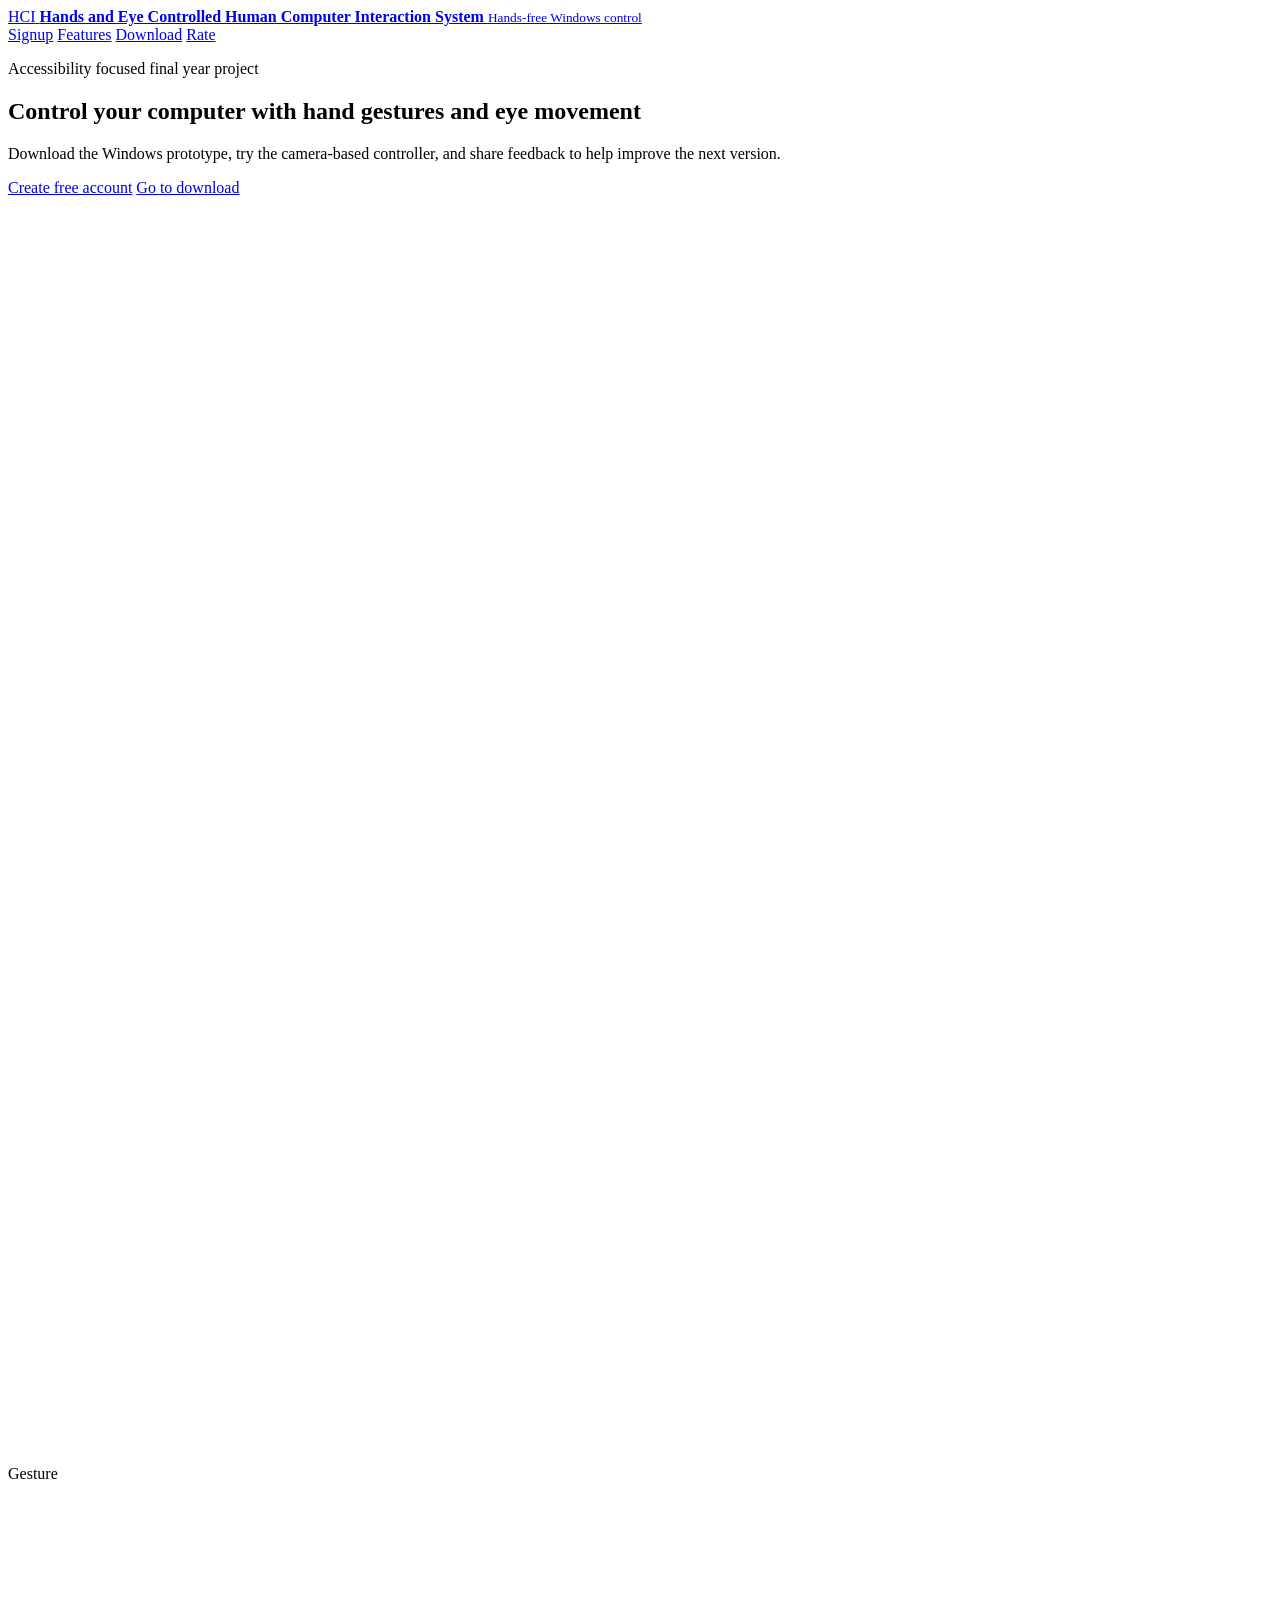
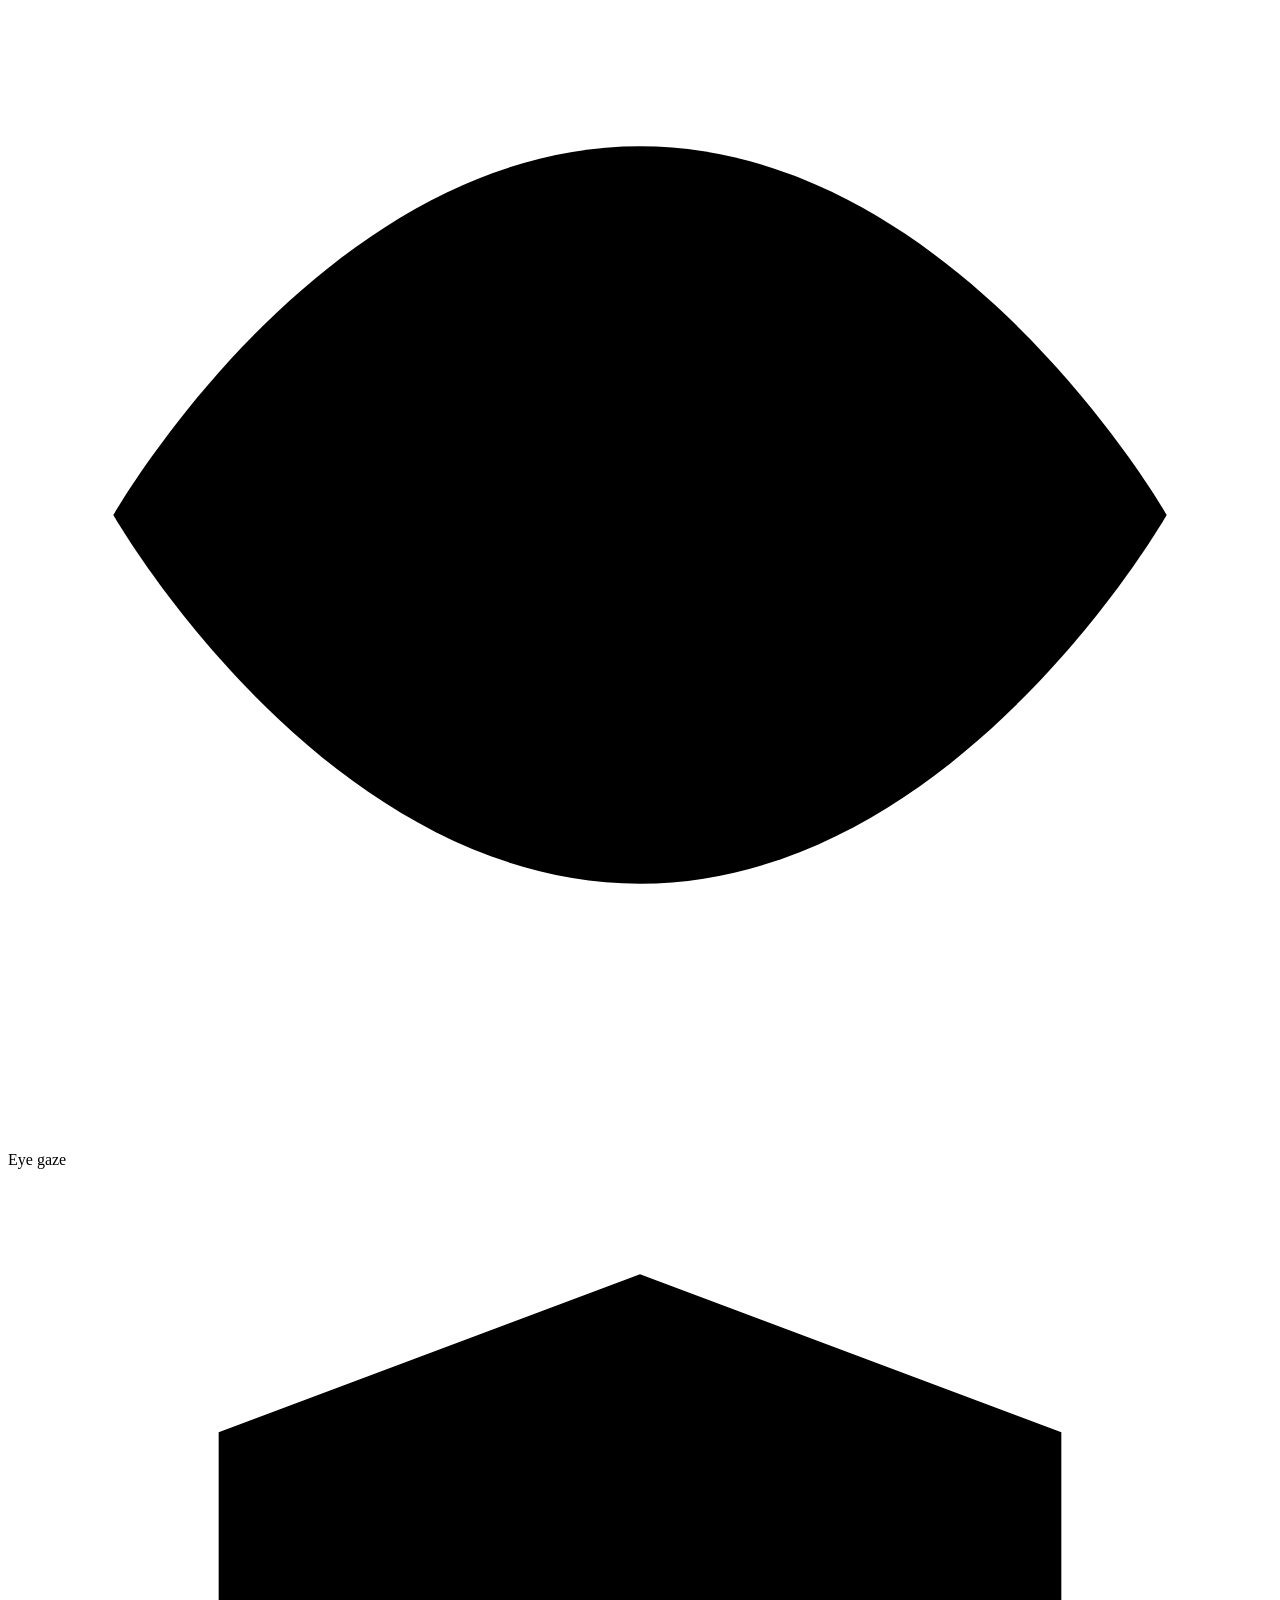
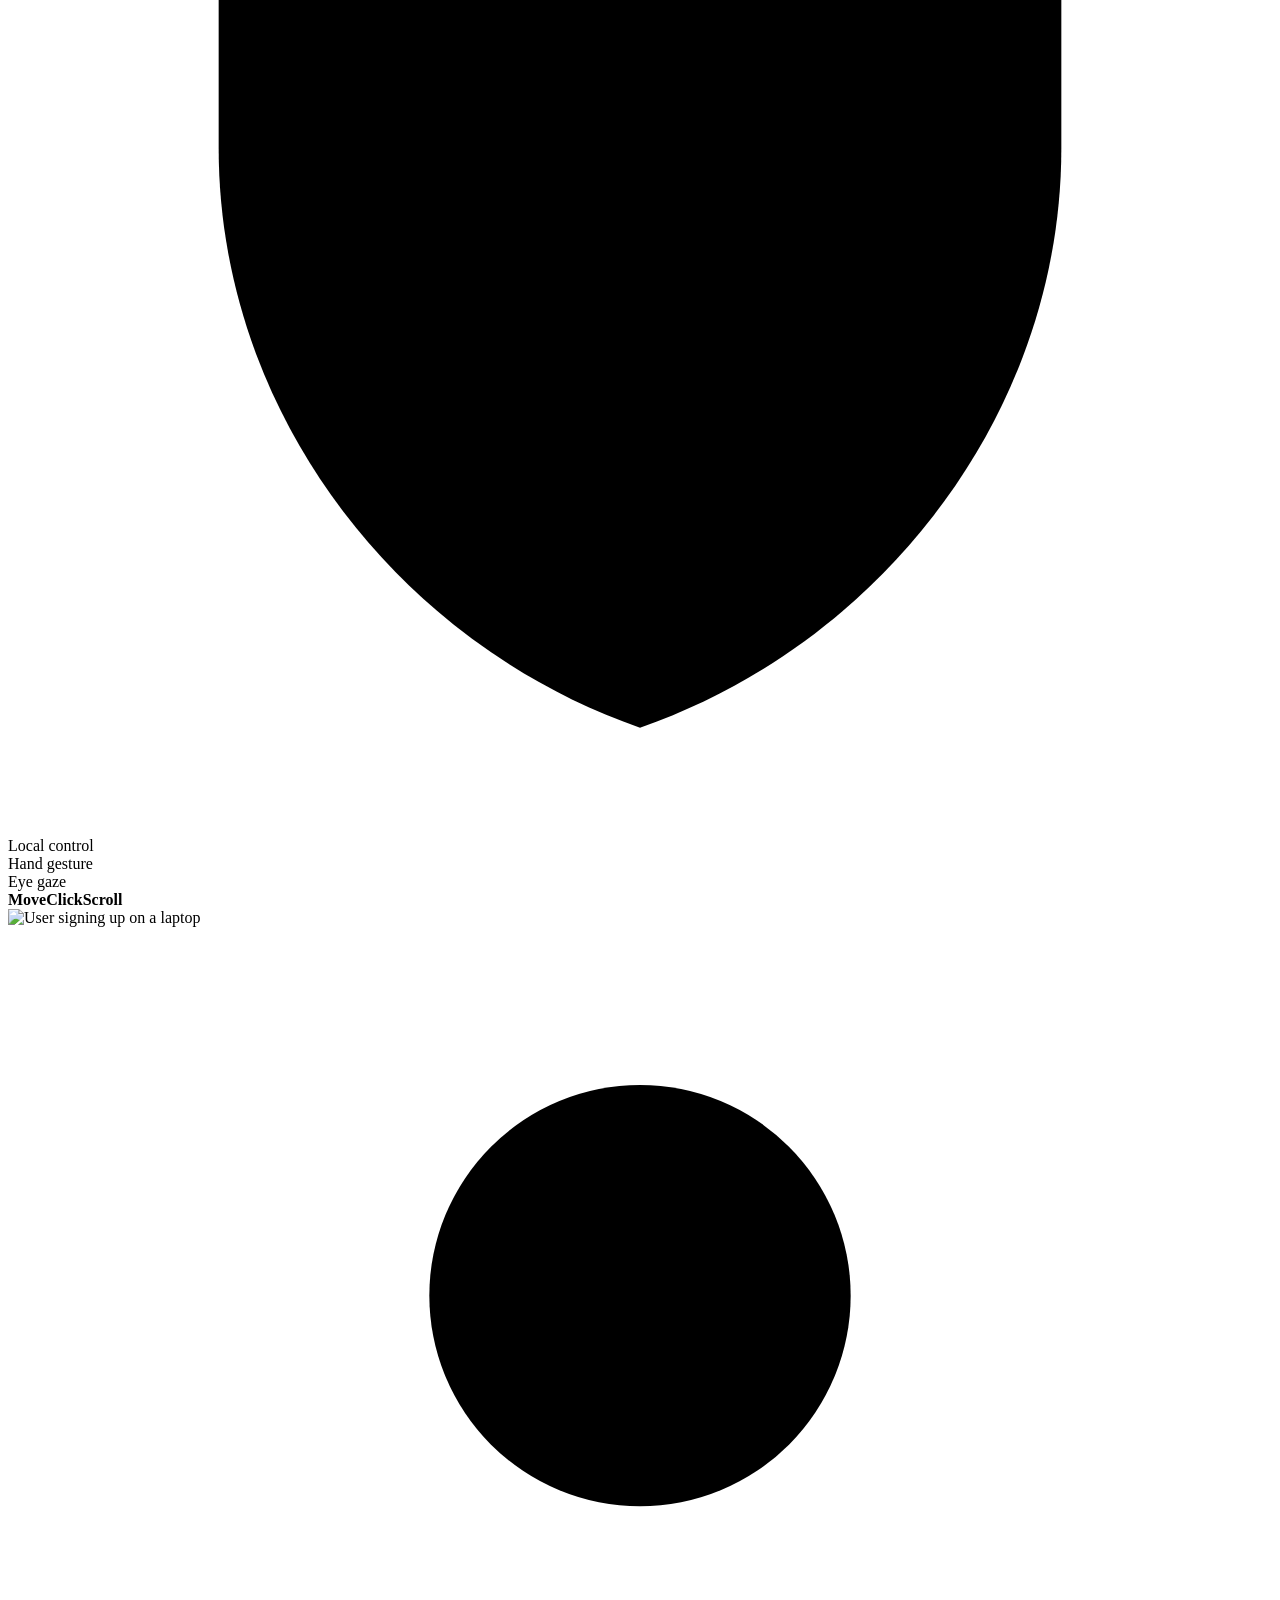
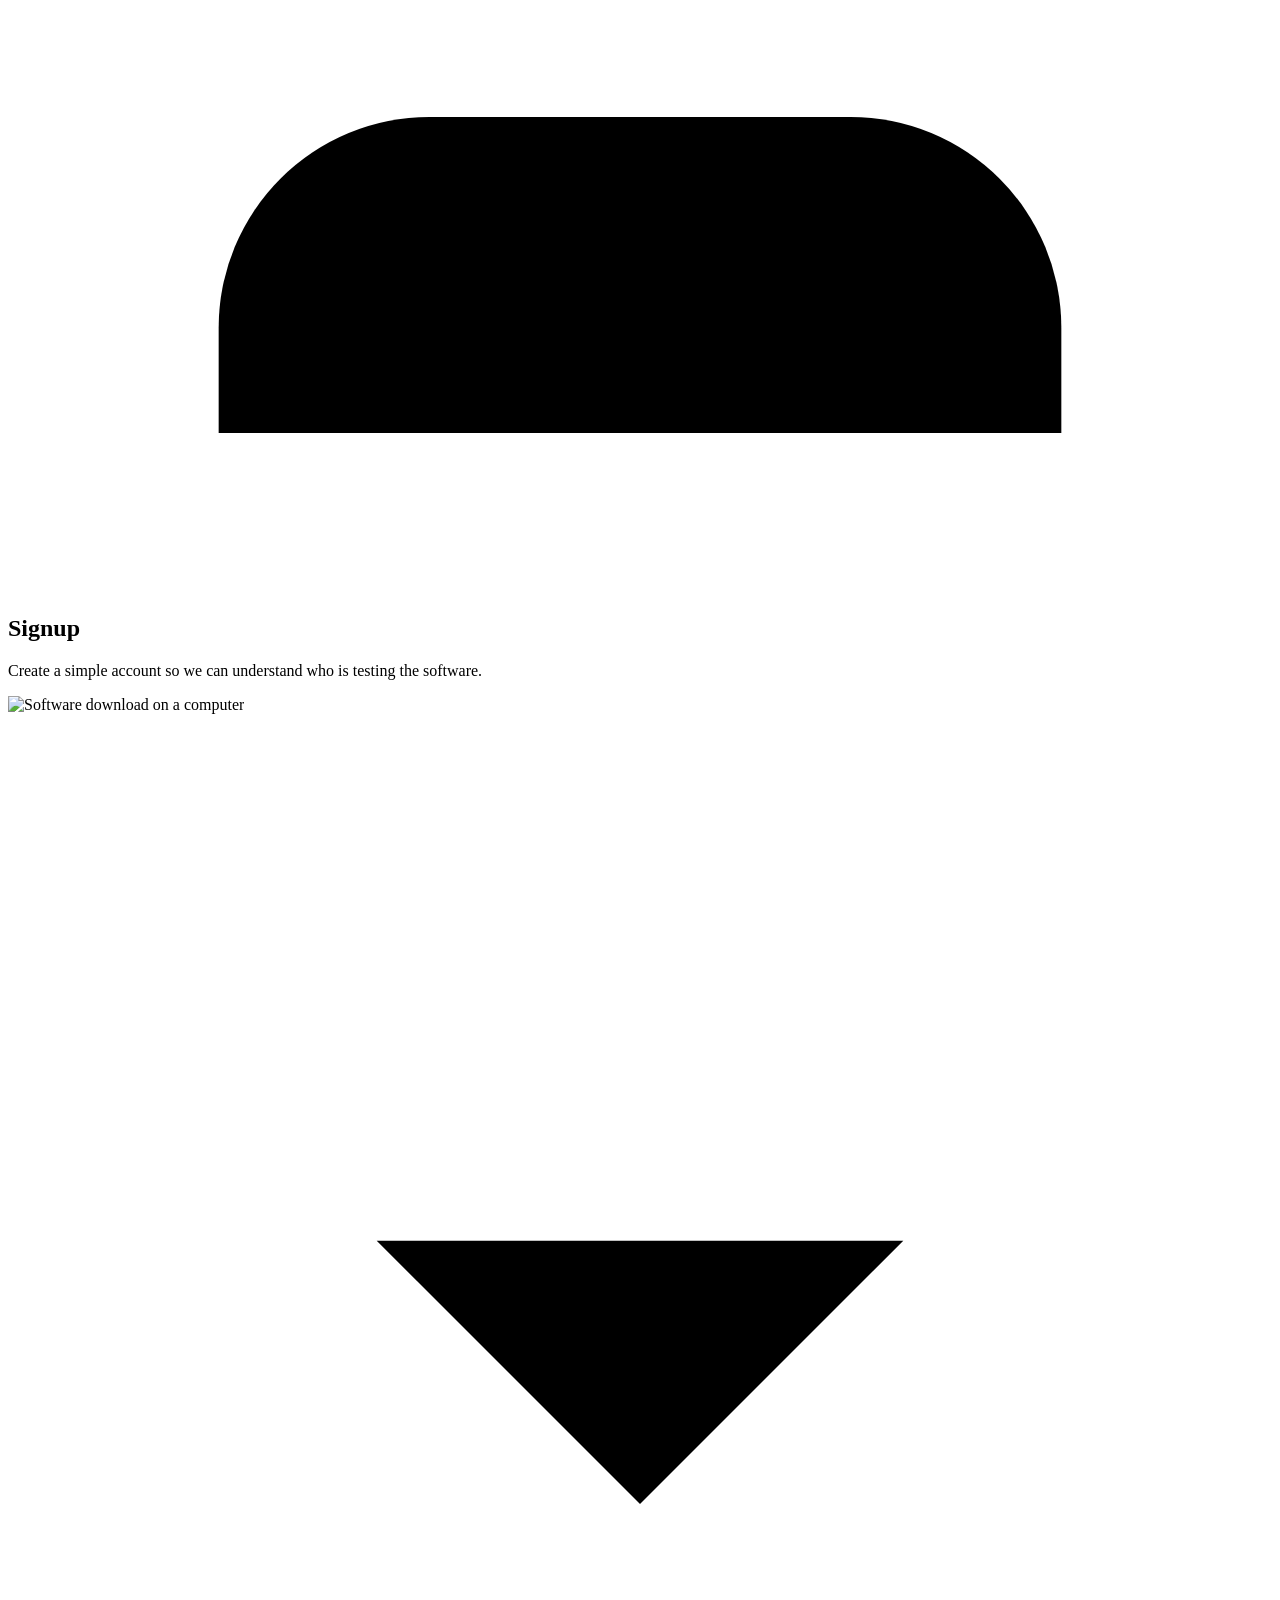
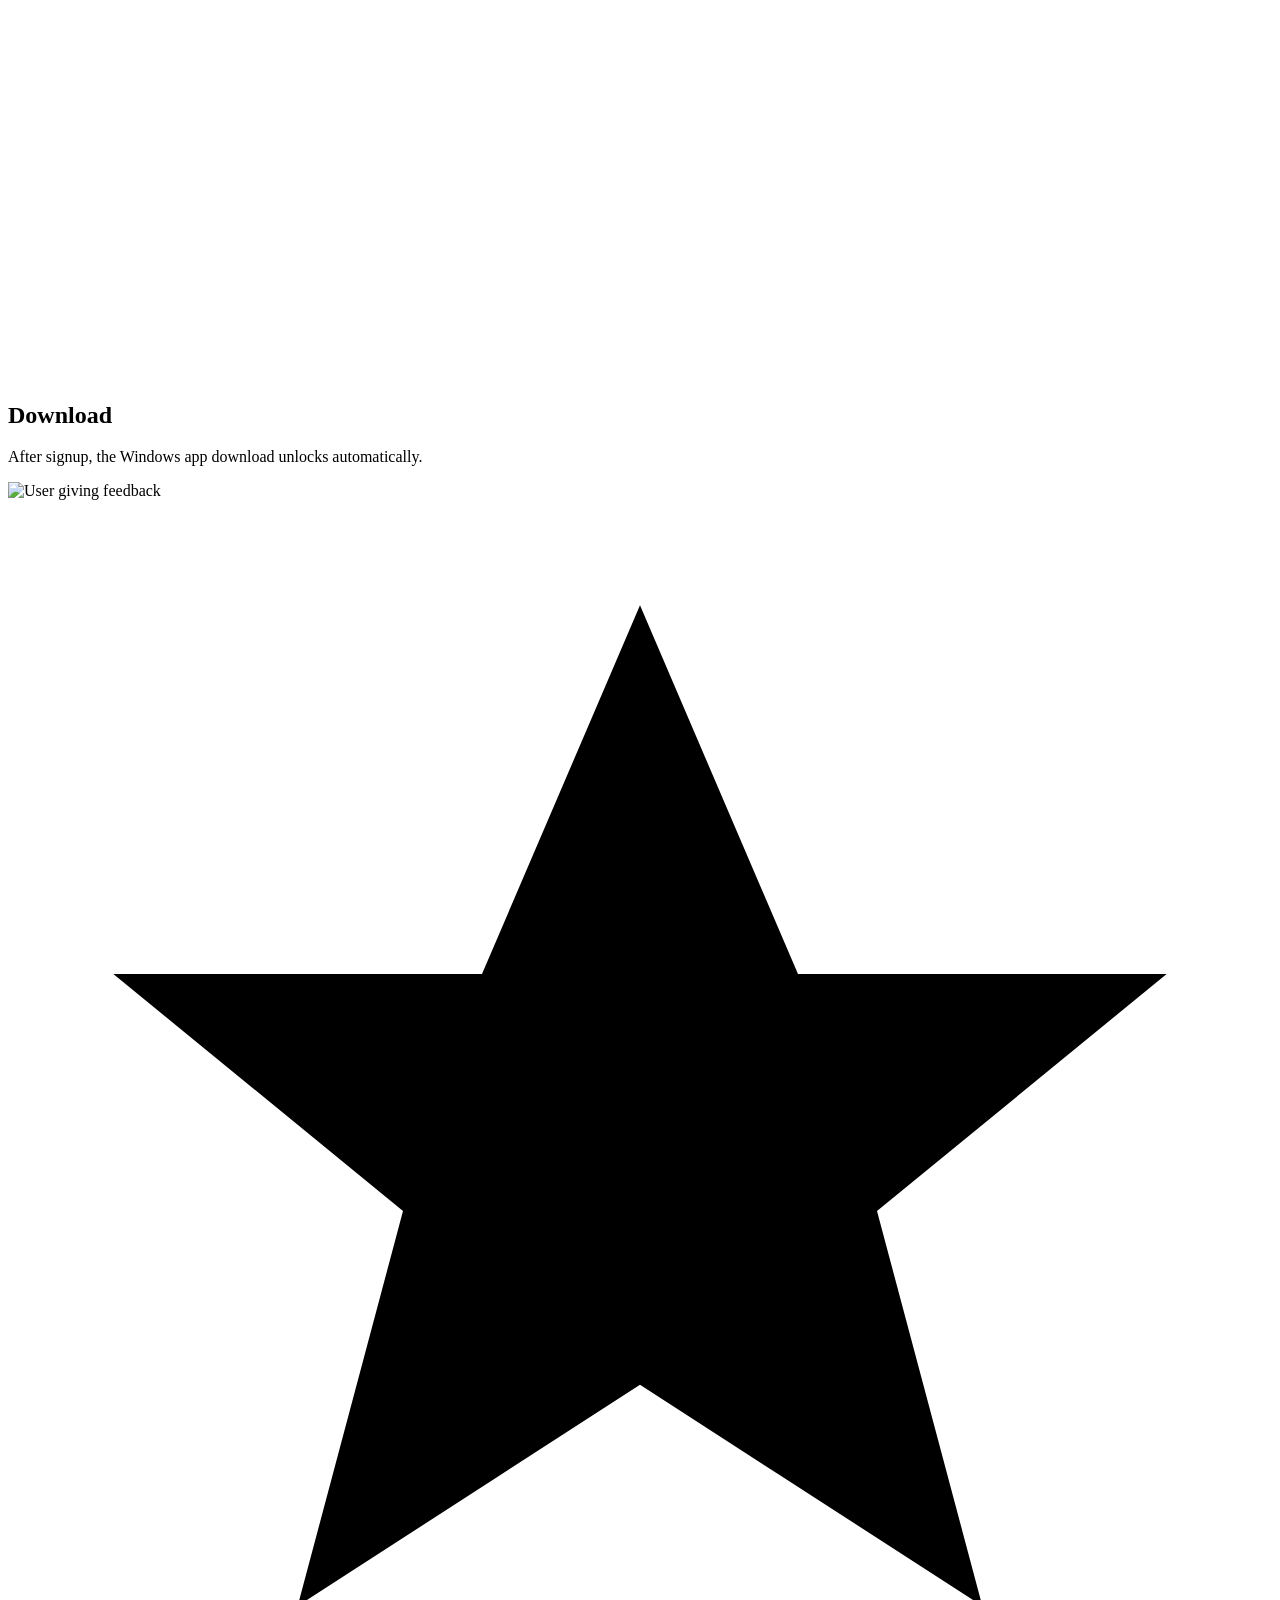
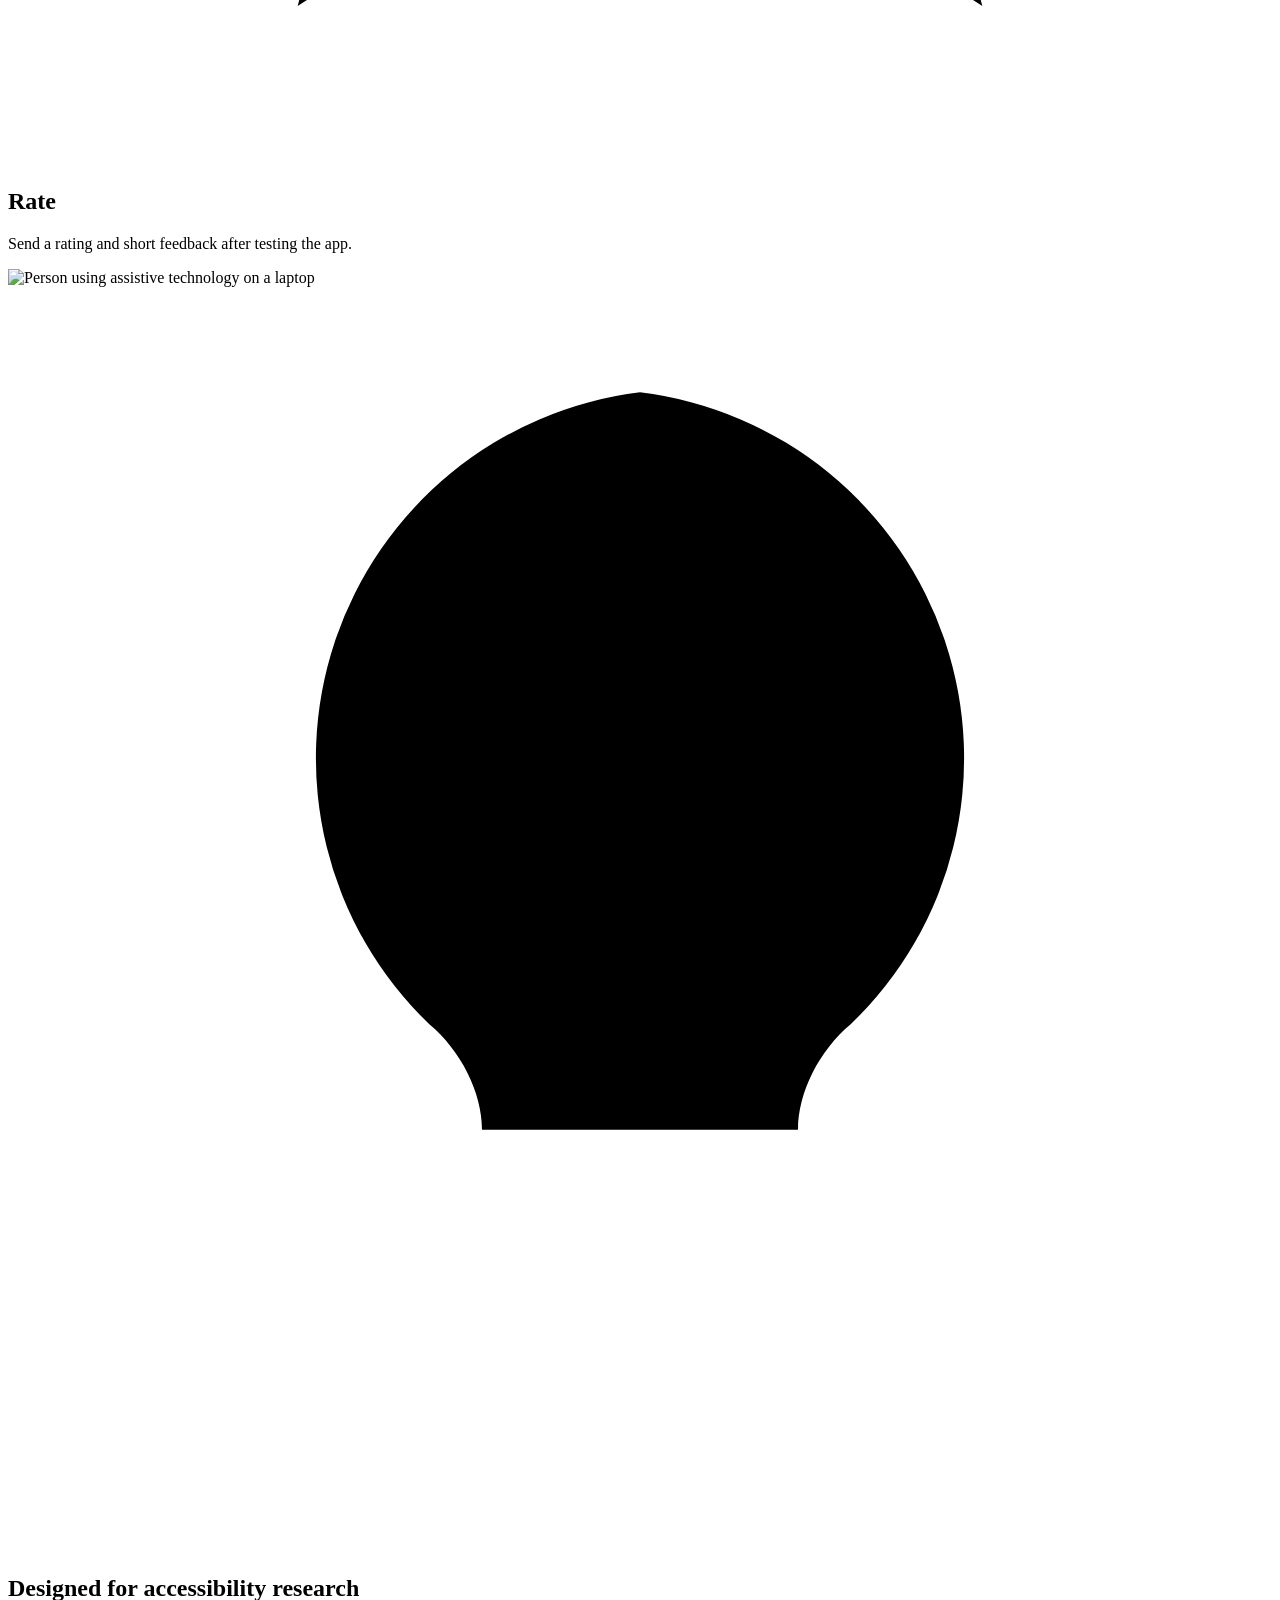
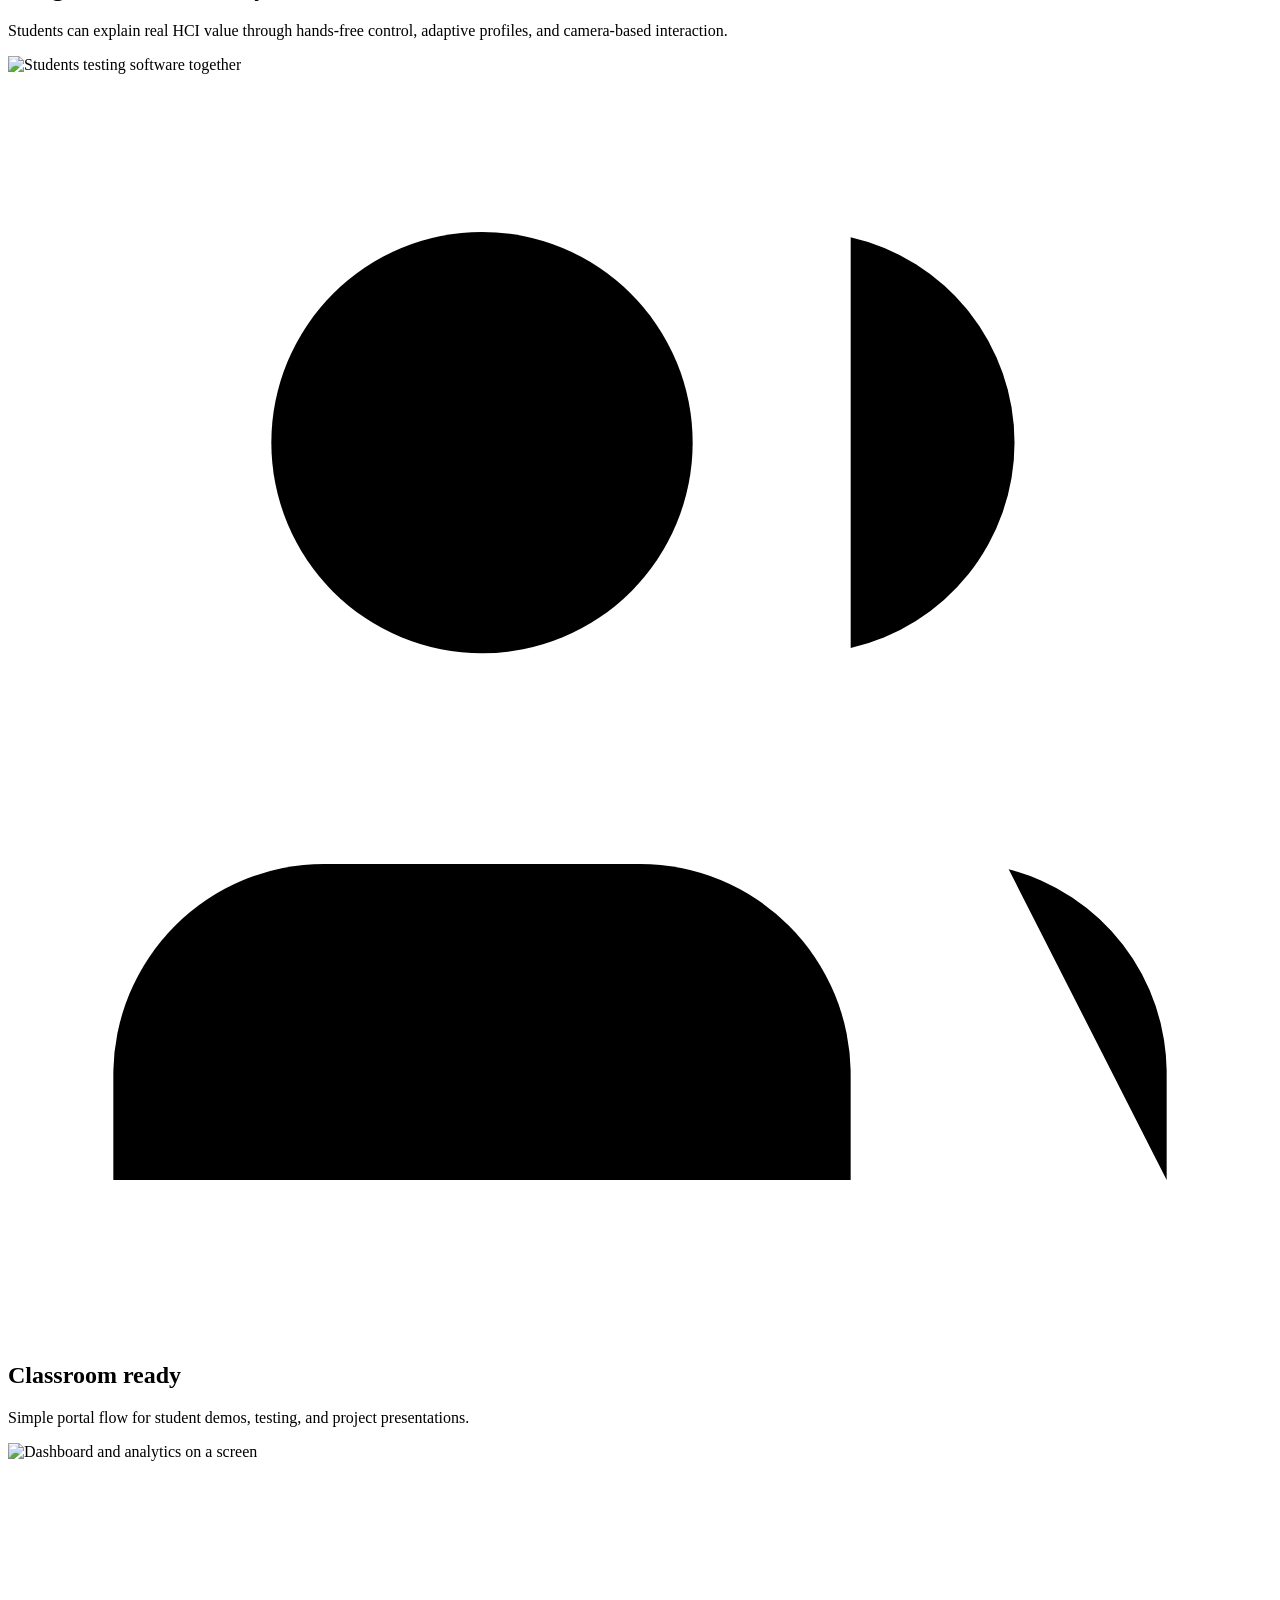
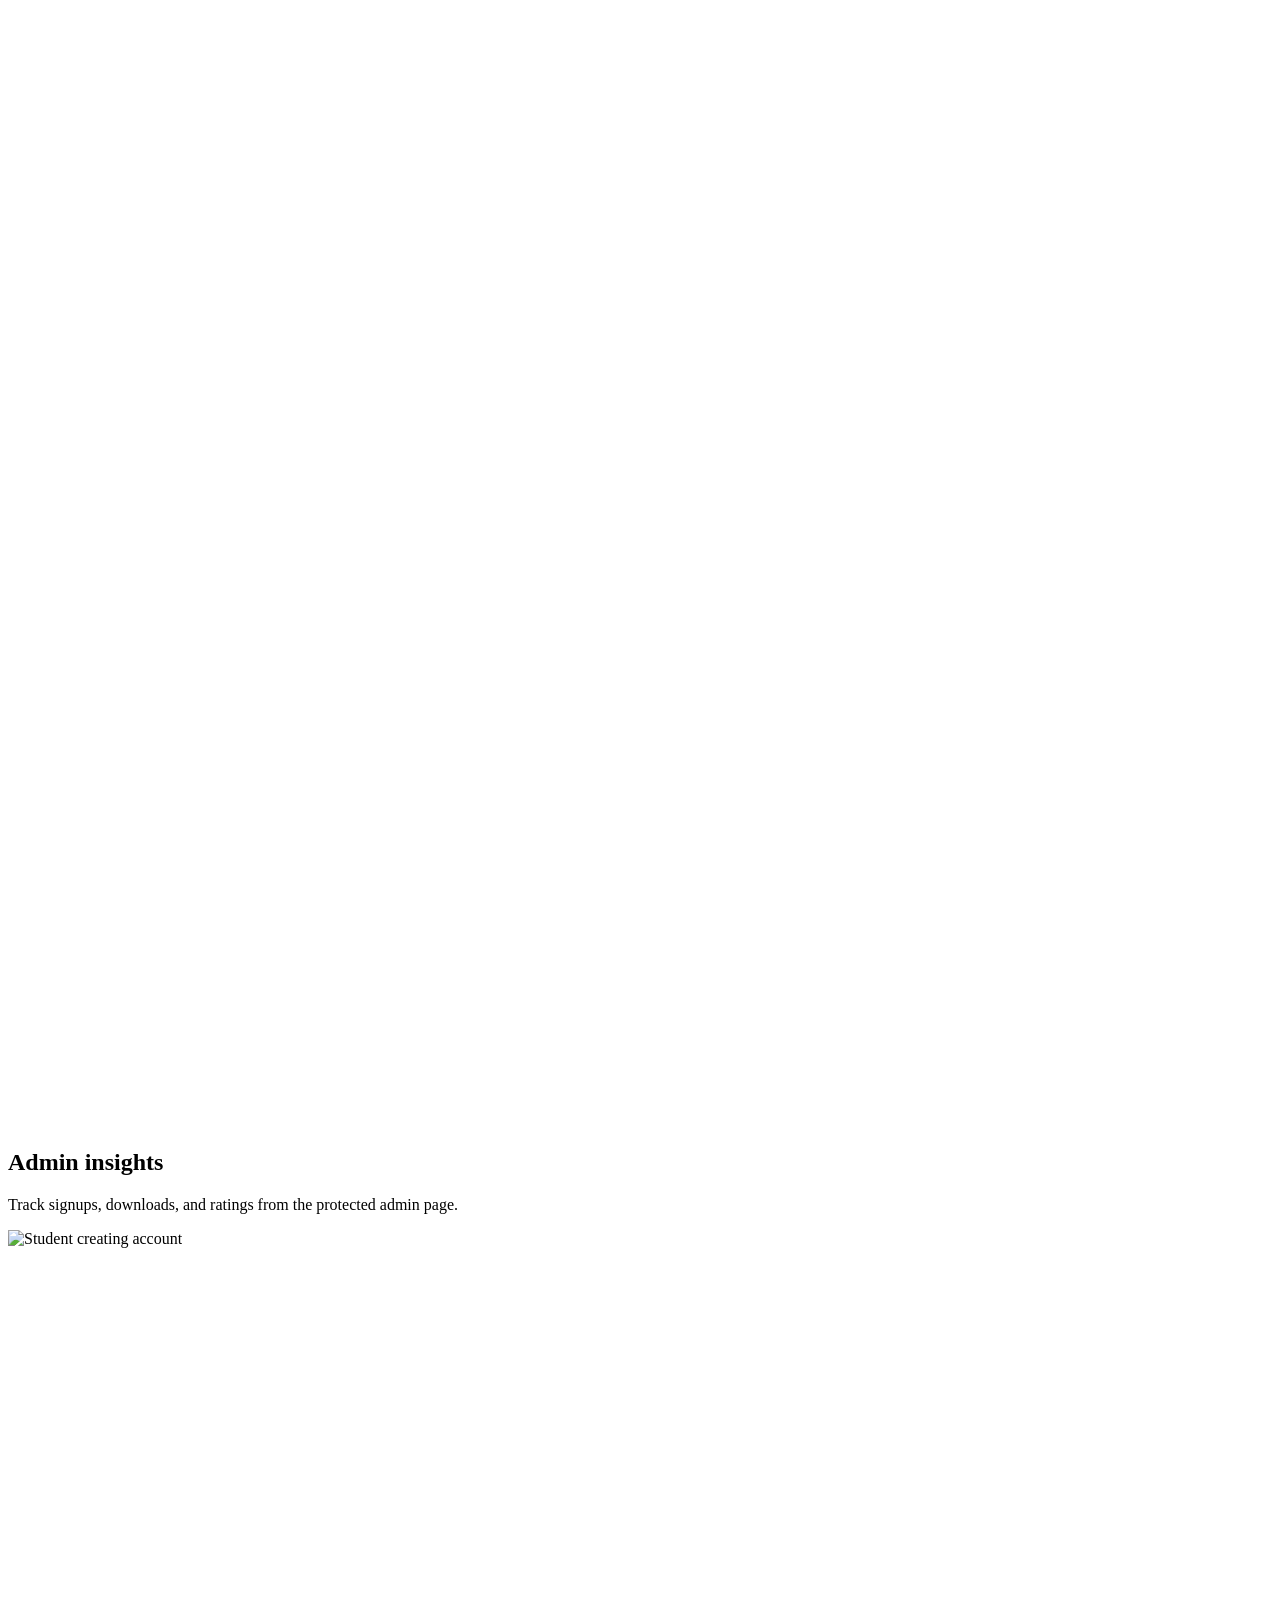
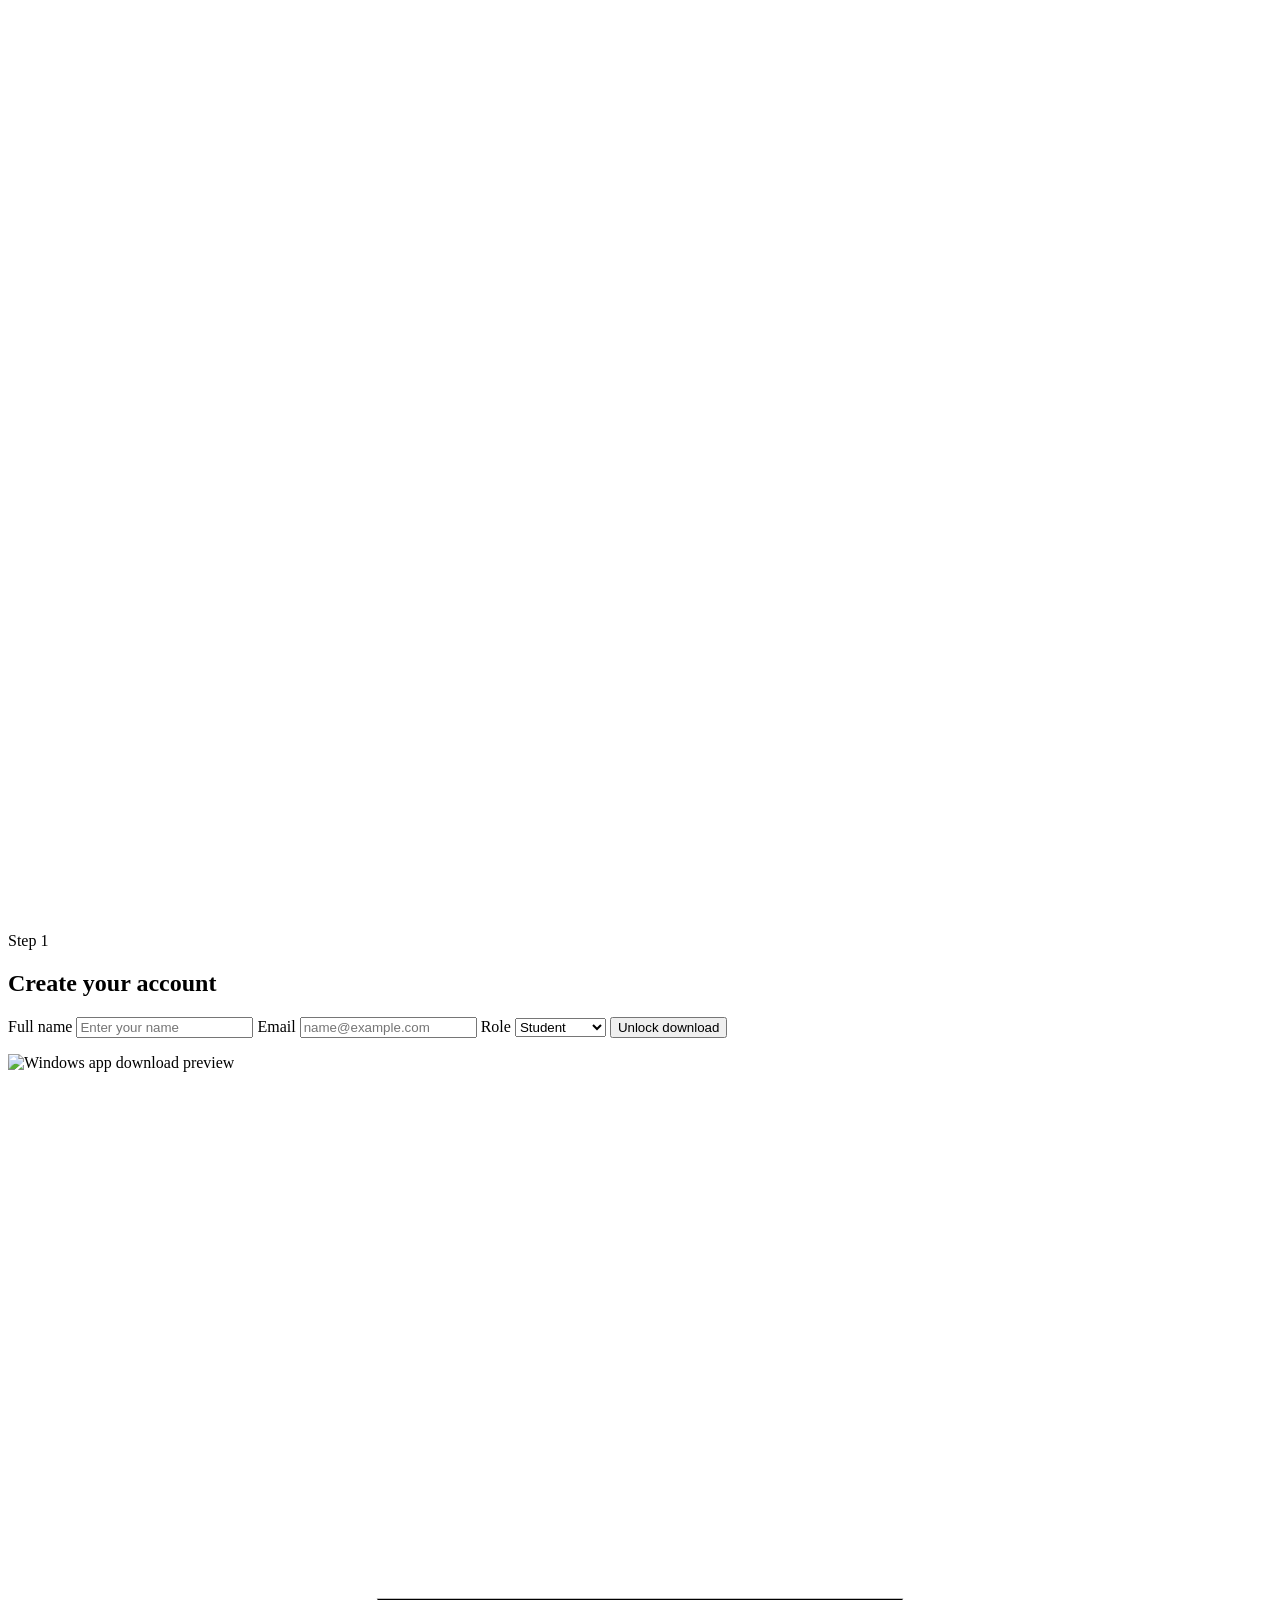
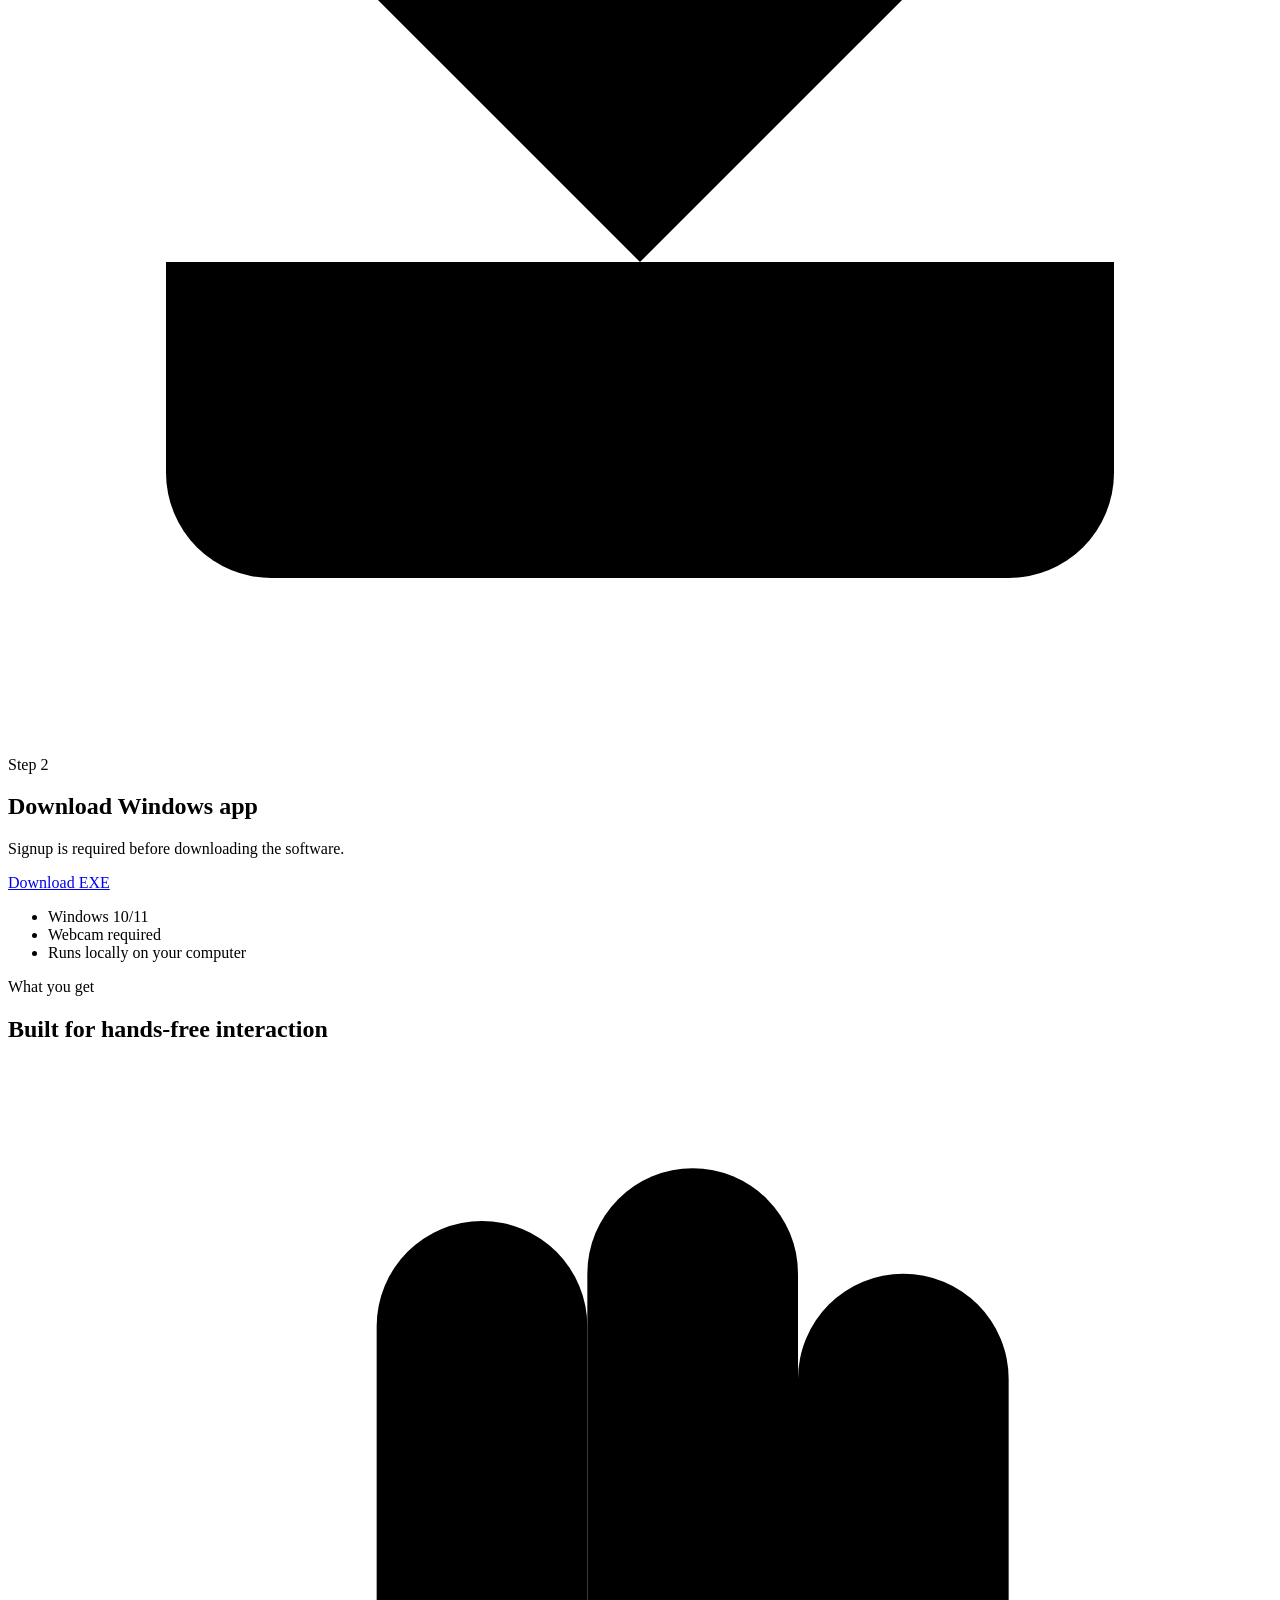
==== web/index.html @ f7b6b556 "Merge pull request #12 from Beni-rajpoot/hotfixes-project-setup Hotfixes project setup" ====
<!doctype html>
<html lang="en">
<head>
  <meta charset="utf-8">
  <meta name="viewport" content="width=device-width, initial-scale=1">
  <title>Hands and Eye Controlled- Human Computer Interaction System</title>
  <link rel="stylesheet" href="styles.css">
</head>
<body>
  <header class="topbar">
    <a class="brand" href="#top" aria-label="Hands and Eye Controlled Human Computer Interaction System home">
      <span class="brand-mark">HCI</span>
      <span>
        <strong>Hands and Eye Controlled Human Computer Interaction System</strong>
        <small>Hands-free Windows control</small>
      </span>
    </a>
    <nav aria-label="Main navigation">
      <a href="#signup">Signup</a>
      <a href="#features">Features</a>
      <a href="#download">Download</a>
      <a href="#rating">Rate</a>
    </nav>
  </header>

  <main id="top">
    <section class="hero user-hero">
      <div class="hero-copy">
        <p class="eyebrow">Accessibility focused final year project</p>
        <h1>Control your computer with hand gestures and eye movement</h1>
        <p>Download the Windows prototype, try the camera-based controller, and share feedback to help improve the next version.</p>
        <div class="hero-actions">
          <a class="secondary-link" href="#signup">Create free account</a>
          <a class="secondary-link" href="#download">Go to download</a>
        </div>
        <div class="hero-badges" aria-label="Highlights">
          <span><svg viewBox="0 0 24 24"><path d="M12 3v18M3 12h18"/></svg> Gesture</span>
          <span><svg viewBox="0 0 24 24"><path d="M2 12s4-7 10-7 10 7 10 7-4 7-10 7S2 12 2 12Z"/><circle cx="12" cy="12" r="3"/></svg> Eye gaze</span>
          <span><svg viewBox="0 0 24 24"><path d="M12 2 4 5v6c0 5 3.4 9.4 8 11 4.6-1.6 8-6 8-11V5l-8-3Z"/></svg> Local control</span>
        </div>
      </div>

      <div class="product-shot" aria-label="Application preview">
        <div class="window-bar"><span></span><span></span><span></span></div>
        <div class="camera-preview">
          <div class="scan-line"></div>
          <div class="tracking-box hand">Hand gesture</div>
          <div class="tracking-box eye">Eye gaze</div>
        </div>
        <div class="metric-row">
          <strong>Move</strong><strong>Click</strong><strong>Scroll</strong>
        </div>
      </div>
    </section>

    <section class="steps" aria-label="Download steps">
      <article>
        <img src="https://images.unsplash.com/photo-1497366754035-f200968a6e72?auto=format&fit=crop&w=600&q=80" alt="User signing up on a laptop">
        <span><svg viewBox="0 0 24 24"><path d="M20 21v-2a4 4 0 0 0-4-4H8a4 4 0 0 0-4 4v2"/><circle cx="12" cy="7" r="4"/></svg></span>
        <h2>Signup</h2>
        <p>Create a simple account so we can understand who is testing the software.</p>
      </article>
      <article>
        <img src="https://images.unsplash.com/photo-1516321318423-f06f85e504b3?auto=format&fit=crop&w=600&q=80" alt="Software download on a computer">
        <span><svg viewBox="0 0 24 24"><path d="M12 3v12"/><path d="m7 10 5 5 5-5"/><path d="M5 21h14"/></svg></span>
        <h2>Download</h2>
        <p>After signup, the Windows app download unlocks automatically.</p>
      </article>
      <article>
        <img src="https://images.unsplash.com/photo-1551836022-d5d88e9218df?auto=format&fit=crop&w=600&q=80" alt="User giving feedback">
        <span><svg viewBox="0 0 24 24"><path d="m12 2 3 7h7l-5.5 4.5L18.5 21 12 16.8 5.5 21l2-7.5L2 9h7l3-7Z"/></svg></span>
        <h2>Rate</h2>
        <p>Send a rating and short feedback after testing the app.</p>
      </article>
    </section>

    <section id="features" class="visual-gallery" aria-label="Feature gallery">
      <article class="gallery-card large">
        <img src="https://images.unsplash.com/photo-1581091226825-a6a2a5aee158?auto=format&fit=crop&w=1000&q=80" alt="Person using assistive technology on a laptop">
        <div>
          <span class="icon-bubble"><svg viewBox="0 0 24 24"><path d="M9 18h6"/><path d="M10 22h4"/><path d="M12 2a7 7 0 0 0-4 12c.6.5 1 1.3 1 2h6c0-.7.4-1.5 1-2a7 7 0 0 0-4-12Z"/></svg></span>
          <h2>Designed for accessibility research</h2>
          <p>Students can explain real HCI value through hands-free control, adaptive profiles, and camera-based interaction.</p>
        </div>
      </article>
      <article class="gallery-card">
        <img src="https://images.unsplash.com/photo-1519389950473-47ba0277781c?auto=format&fit=crop&w=800&q=80" alt="Students testing software together">
        <span class="icon-bubble"><svg viewBox="0 0 24 24"><path d="M16 21v-2a4 4 0 0 0-4-4H6a4 4 0 0 0-4 4v2"/><circle cx="9" cy="7" r="4"/><path d="M22 21v-2a4 4 0 0 0-3-3.9"/><path d="M16 3.1a4 4 0 0 1 0 7.8"/></svg></span>
        <h2>Classroom ready</h2>
        <p>Simple portal flow for student demos, testing, and project presentations.</p>
      </article>
      <article class="gallery-card">
        <img src="https://images.unsplash.com/photo-1520607162513-77705c0f0d4a?auto=format&fit=crop&w=800&q=80" alt="Dashboard and analytics on a screen">
        <span class="icon-bubble"><svg viewBox="0 0 24 24"><path d="M4 19V5"/><path d="M4 19h16"/><path d="M8 16v-5"/><path d="M12 16V8"/><path d="M16 16v-3"/></svg></span>
        <h2>Admin insights</h2>
        <p>Track signups, downloads, and ratings from the protected admin page.</p>
      </article>
    </section>

    <section class="grid two user-flow">
      <form id="signup" class="panel highlight-panel">
        <div class="panel-media">
          <img src="https://images.unsplash.com/photo-1517245386807-bb43f82c33c4?auto=format&fit=crop&w=800&q=80" alt="Student creating account">
          <span class="icon-bubble"><svg viewBox="0 0 24 24"><path d="M12 5v14"/><path d="M5 12h14"/></svg></span>
        </div>
        <p class="eyebrow">Step 1</p>
        <h2>Create your account</h2>
        <label>
          Full name
          <input id="fullName" name="fullName" autocomplete="name" placeholder="Enter your name" required>
        </label>
        <label>
          Email
          <input id="email" name="email" type="email" autocomplete="email" placeholder="name@example.com" required>
        </label>
        <label>
          Role
          <select id="role" name="role">
            <option>Student</option>
            <option>Teacher</option>
            <option>Researcher</option>
            <option>User</option>
          </select>
        </label>
        <button type="submit">Unlock download</button>
        <p id="signupMessage" class="message" aria-live="polite"></p>
      </form>

      <section id="download" class="panel download-panel">
        <div class="panel-media">
          <img src="https://images.unsplash.com/photo-1580894908361-967195033215?auto=format&fit=crop&w=800&q=80" alt="Windows app download preview">
          <span class="icon-bubble"><svg viewBox="0 0 24 24"><path d="M21 15v4a2 2 0 0 1-2 2H5a2 2 0 0 1-2-2v-4"/><path d="M7 10l5 5 5-5"/><path d="M12 15V3"/></svg></span>
        </div>
        <p class="eyebrow">Step 2</p>
        <h2>Download Windows app</h2>
        <p id="downloadGate">Signup is required before downloading the software.</p>
        <a id="downloadBtn" class="download disabled" href="https://github.com/Beni-rajpoot/Hand-and-EyeControlled-Human-Computer-Interaction-System/releases/download/v1/AI-HCI-Controller.exe" download>Download EXE</a>
        <ul class="check-list">
          <li>Windows 10/11</li>
          <li>Webcam required</li>
          <li>Runs locally on your computer</li>
        </ul>
      </section>
    </section>

    <section class="grid two">
      <section class="panel features">
        <p class="eyebrow">What you get</p>
        <h2>Built for hands-free interaction</h2>
        <div class="feature-list">
          <article>
            <span class="mini-icon"><svg viewBox="0 0 24 24"><path d="M7 11v8a2 2 0 0 0 2 2h3"/><path d="M7 11V5a2 2 0 0 1 4 0v7"/><path d="M11 12V4a2 2 0 0 1 4 0v8"/><path d="M15 12V6a2 2 0 0 1 4 0v8a7 7 0 0 1-7 7"/></svg></span>
            <strong>Gesture cursor</strong>
            <p>Move, click, right click, scroll, and pause using hand gestures.</p>
          </article>
          <article>
            <span class="mini-icon"><svg viewBox="0 0 24 24"><path d="M2 12s4-7 10-7 10 7 10 7-4 7-10 7S2 12 2 12Z"/><circle cx="12" cy="12" r="3"/></svg></span>
            <strong>Eye assistance</strong>
            <p>Eye gaze helps guide cursor movement and blink-based clicking.</p>
          </article>
          <article>
            <span class="mini-icon"><svg viewBox="0 0 24 24"><path d="M4 7h16"/><path d="M4 12h16"/><path d="M4 17h16"/><circle cx="8" cy="7" r="2"/><circle cx="16" cy="12" r="2"/><circle cx="10" cy="17" r="2"/></svg></span>
            <strong>User profiles</strong>
            <p>Choose balanced, hand-only, eye-only, or accessibility presets.</p>
          </article>
        </div>
      </section>

      <form id="ratingForm" class="panel" aria-label="Software rating form">
        <div class="panel-media">
          <img src="https://images.unsplash.com/photo-1552664730-d307ca884978?auto=format&fit=crop&w=800&q=80" alt="Team reviewing user feedback">
          <span class="icon-bubble"><svg viewBox="0 0 24 24"><path d="m12 2 3 7h7l-5.5 4.5L18.5 21 12 16.8 5.5 21l2-7.5L2 9h7l3-7Z"/></svg></span>
        </div>
        <p class="eyebrow">Step 3</p>
        <h2>Rate the software</h2>
        <label>
          Rating
          <select id="rating" name="rating">
            <option value="5">5 - Excellent</option>
            <option value="4">4 - Good</option>
            <option value="3">3 - Average</option>
            <option value="2">2 - Needs work</option>
            <option value="1">1 - Poor</option>
          </select>
        </label>
        <label>
          Feedback
          <textarea id="feedback" name="feedback" rows="4" placeholder="Tell us what worked well or what should improve"></textarea>
        </label>
        <button type="submit">Submit rating</button>
        <p id="ratingMessage" class="message" aria-live="polite"></p>
      </form>
    </section>
  </main>

  <footer>
    <p>Privacy note: this demo portal stores signup, download, and rating data in this browser only.</p>
    <a href="admin-login.html">Admin login</a>
  </footer>

  <script src="app.js"></script>
</body>
</html>
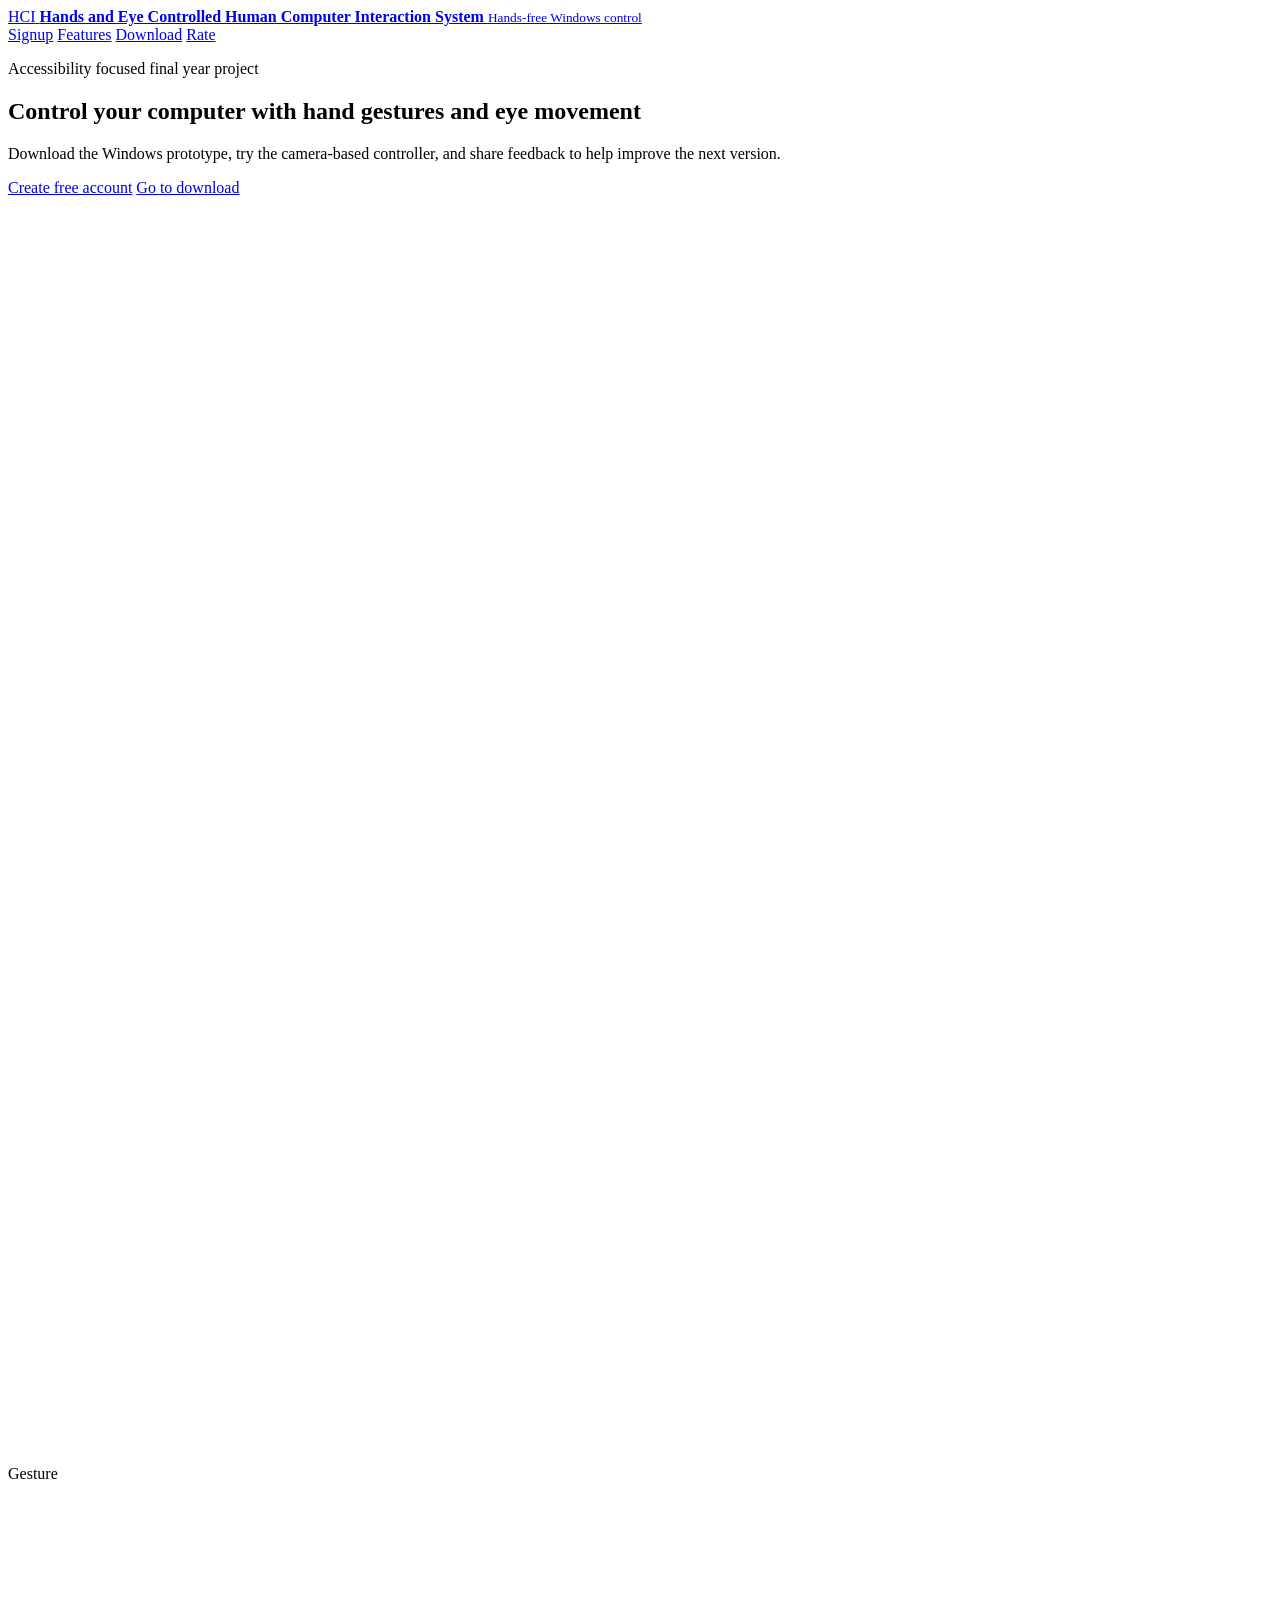
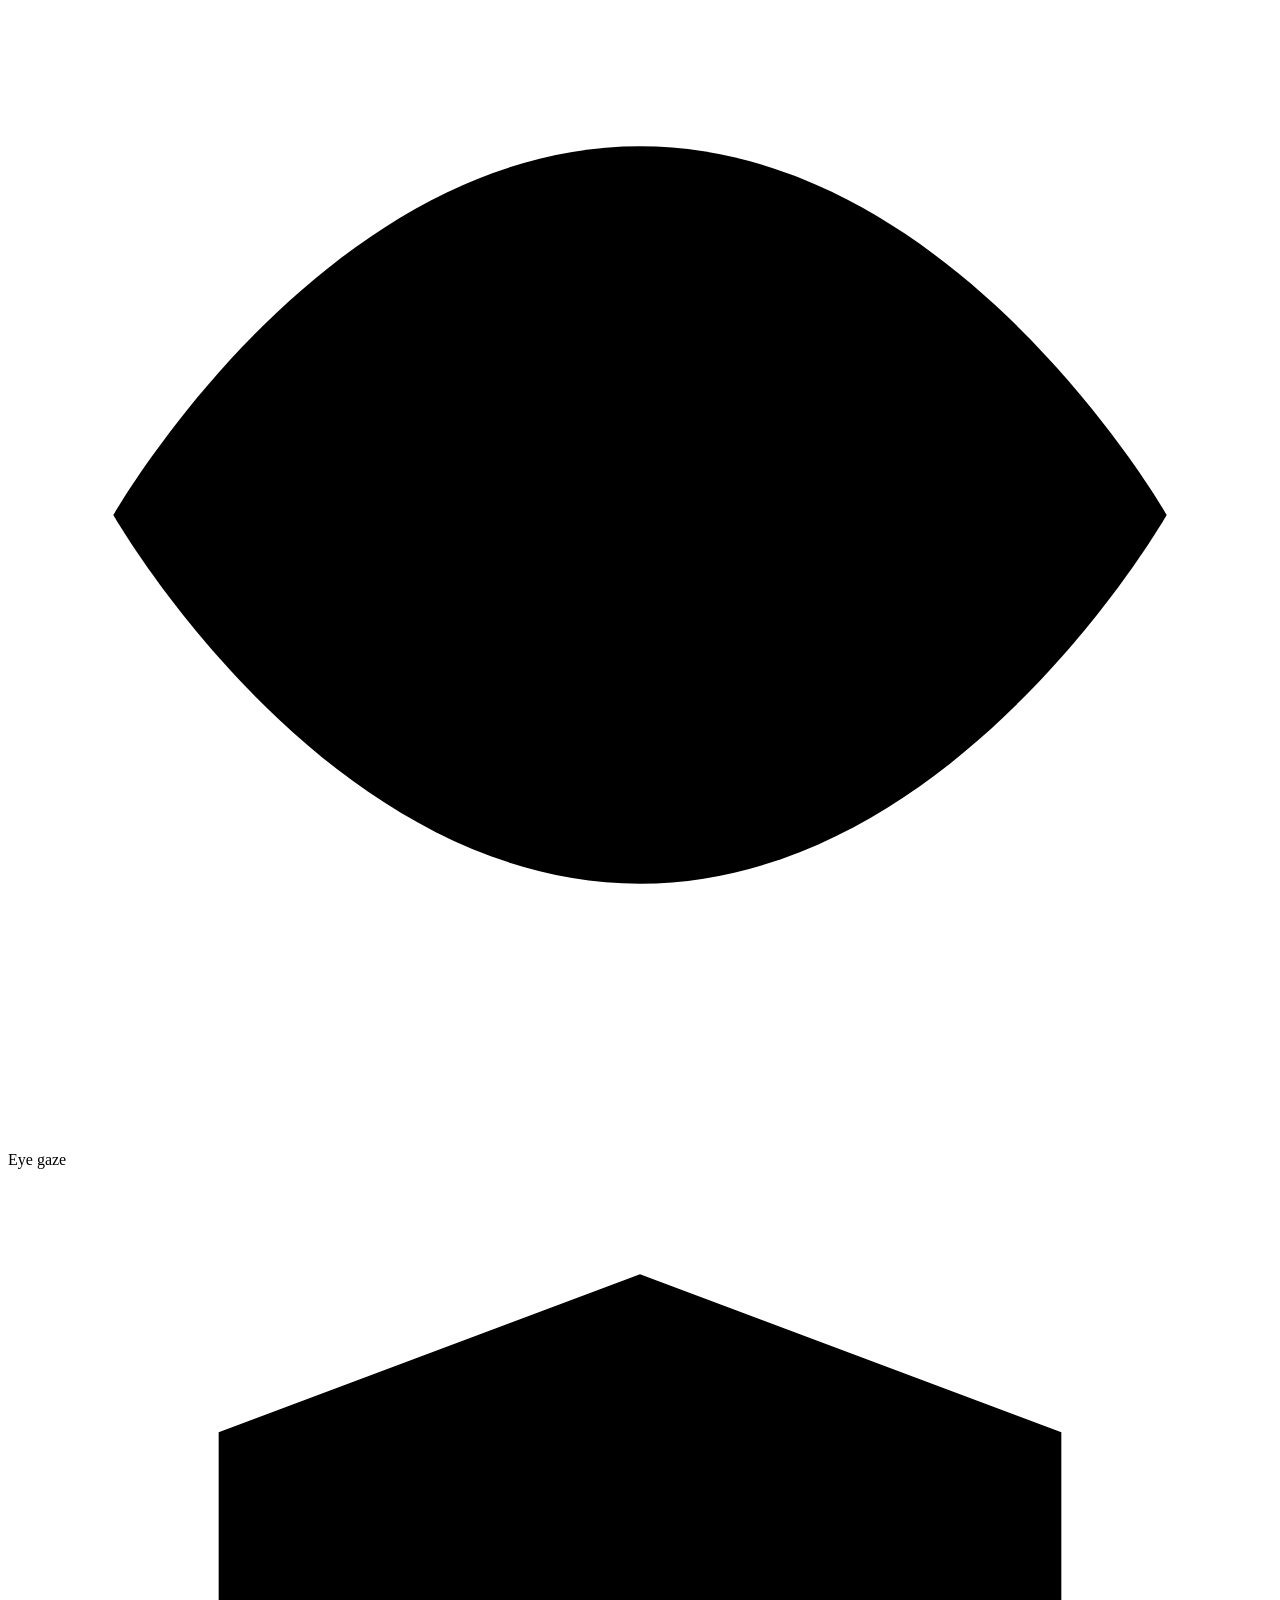
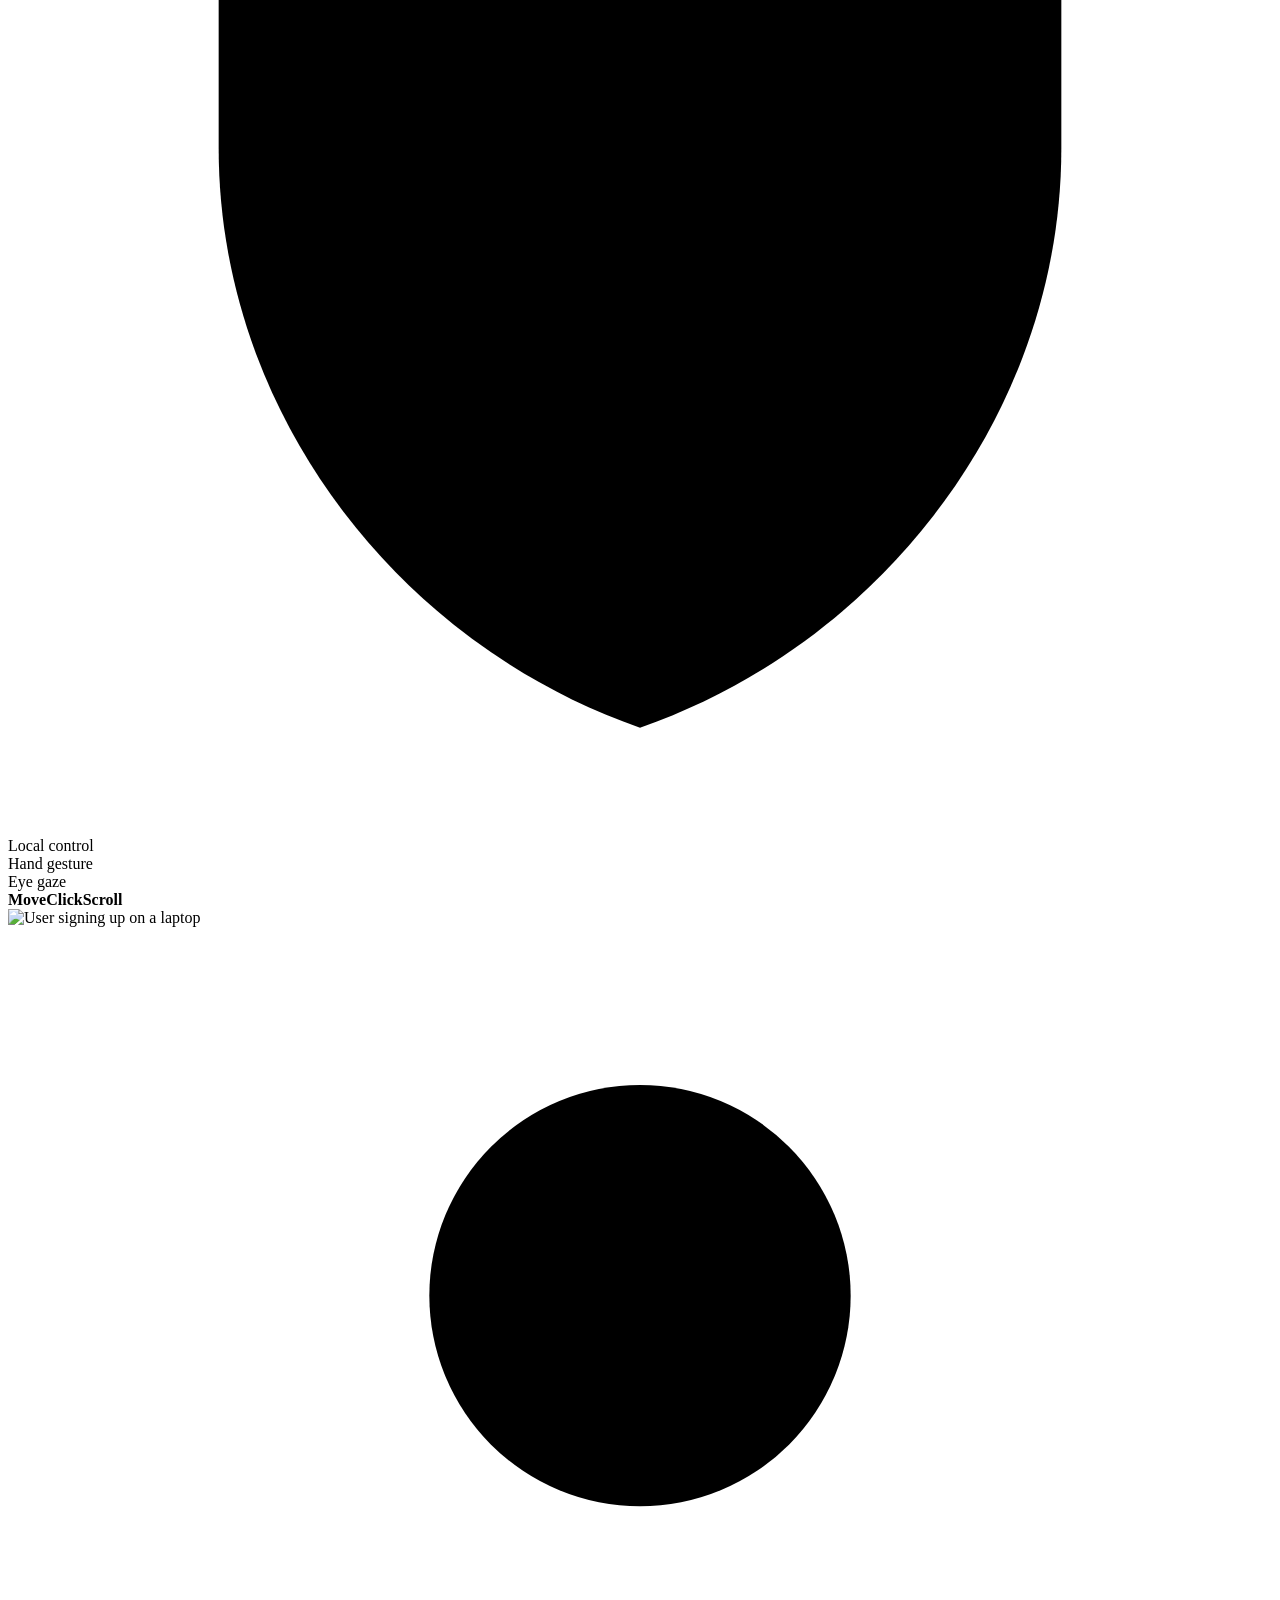
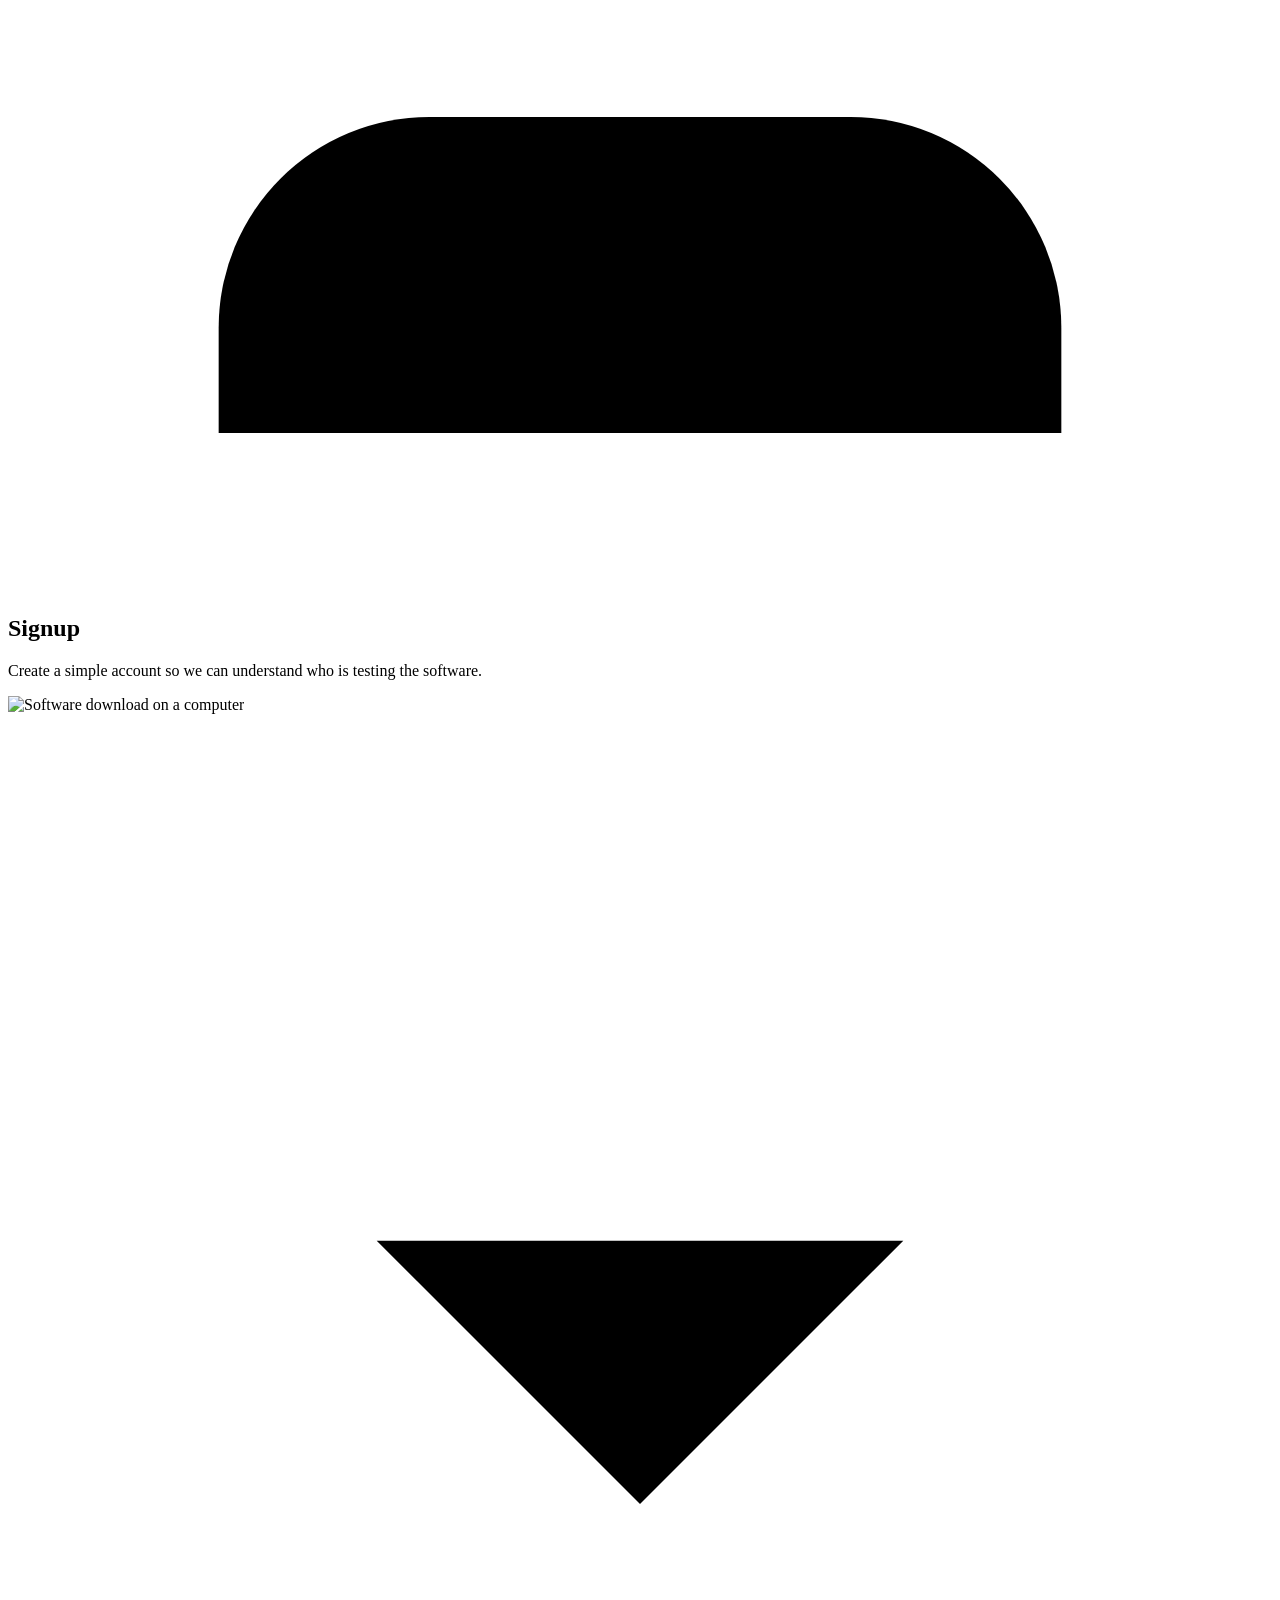
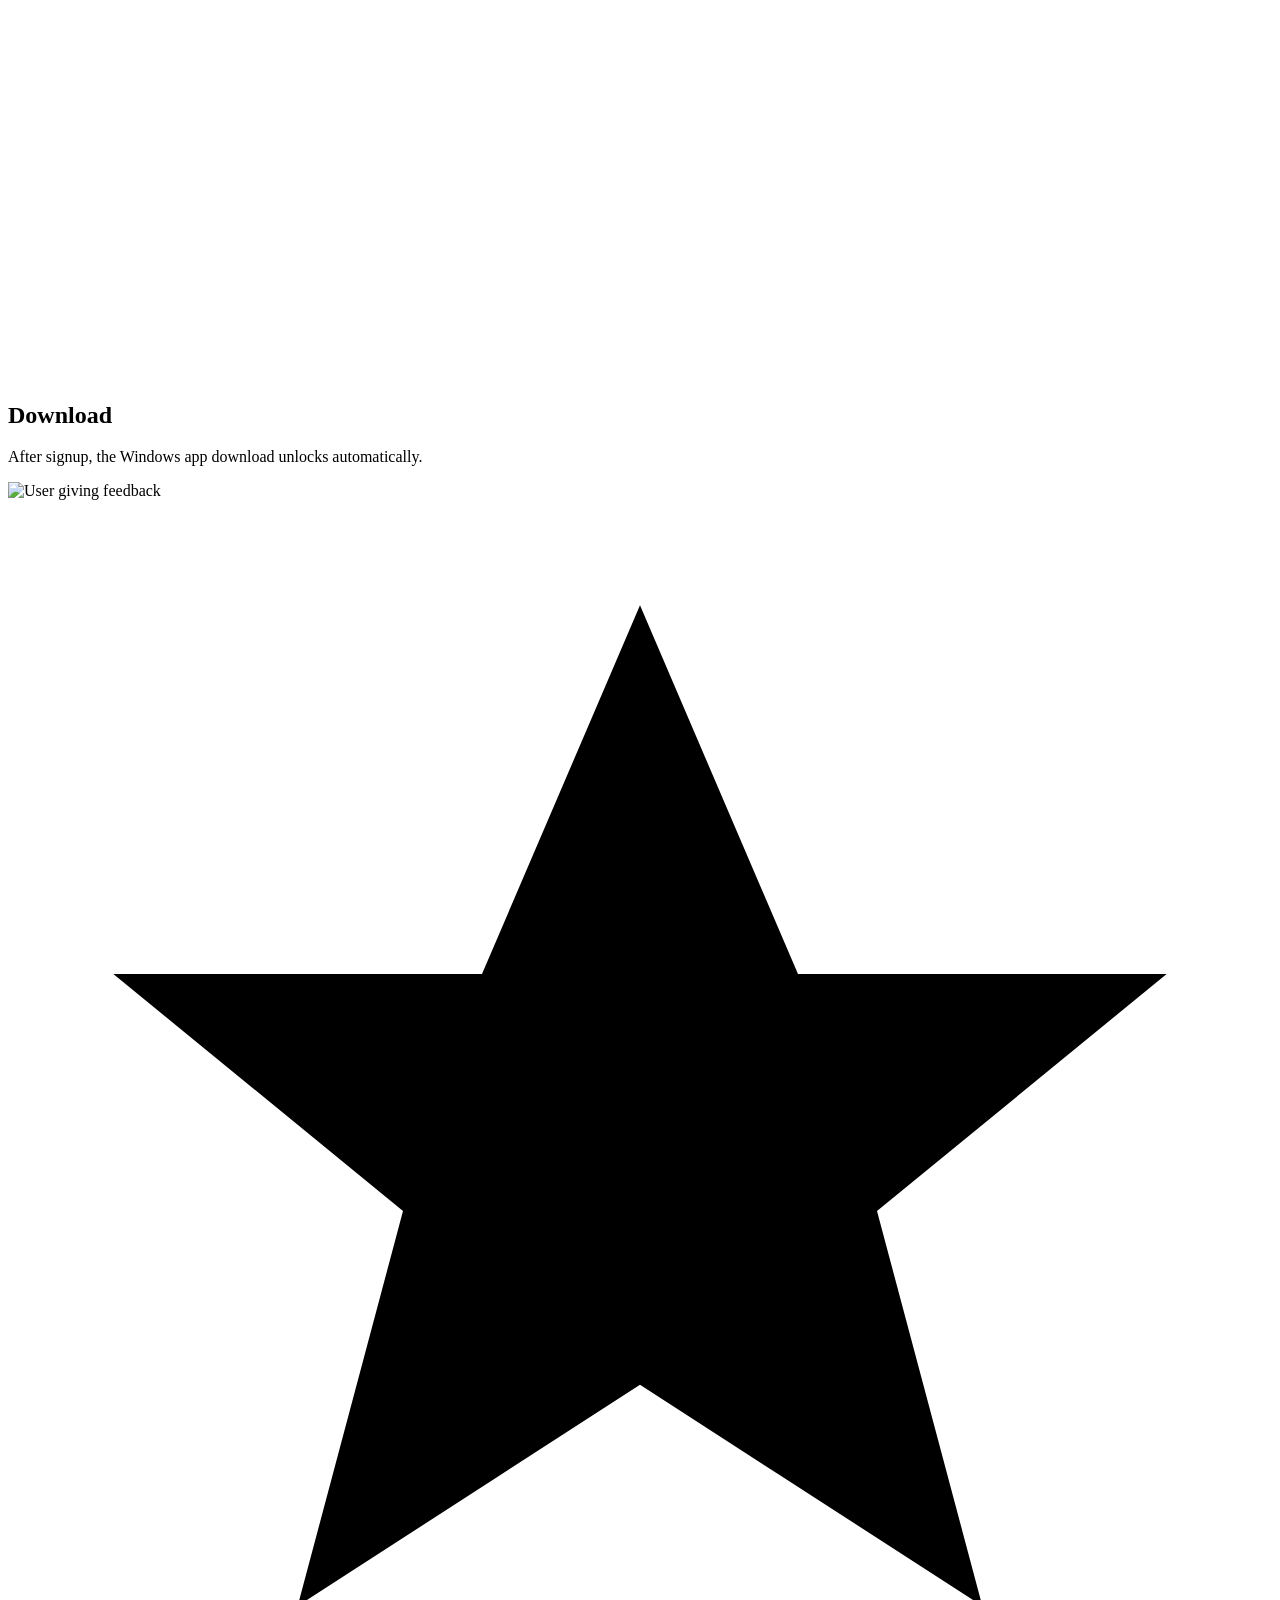
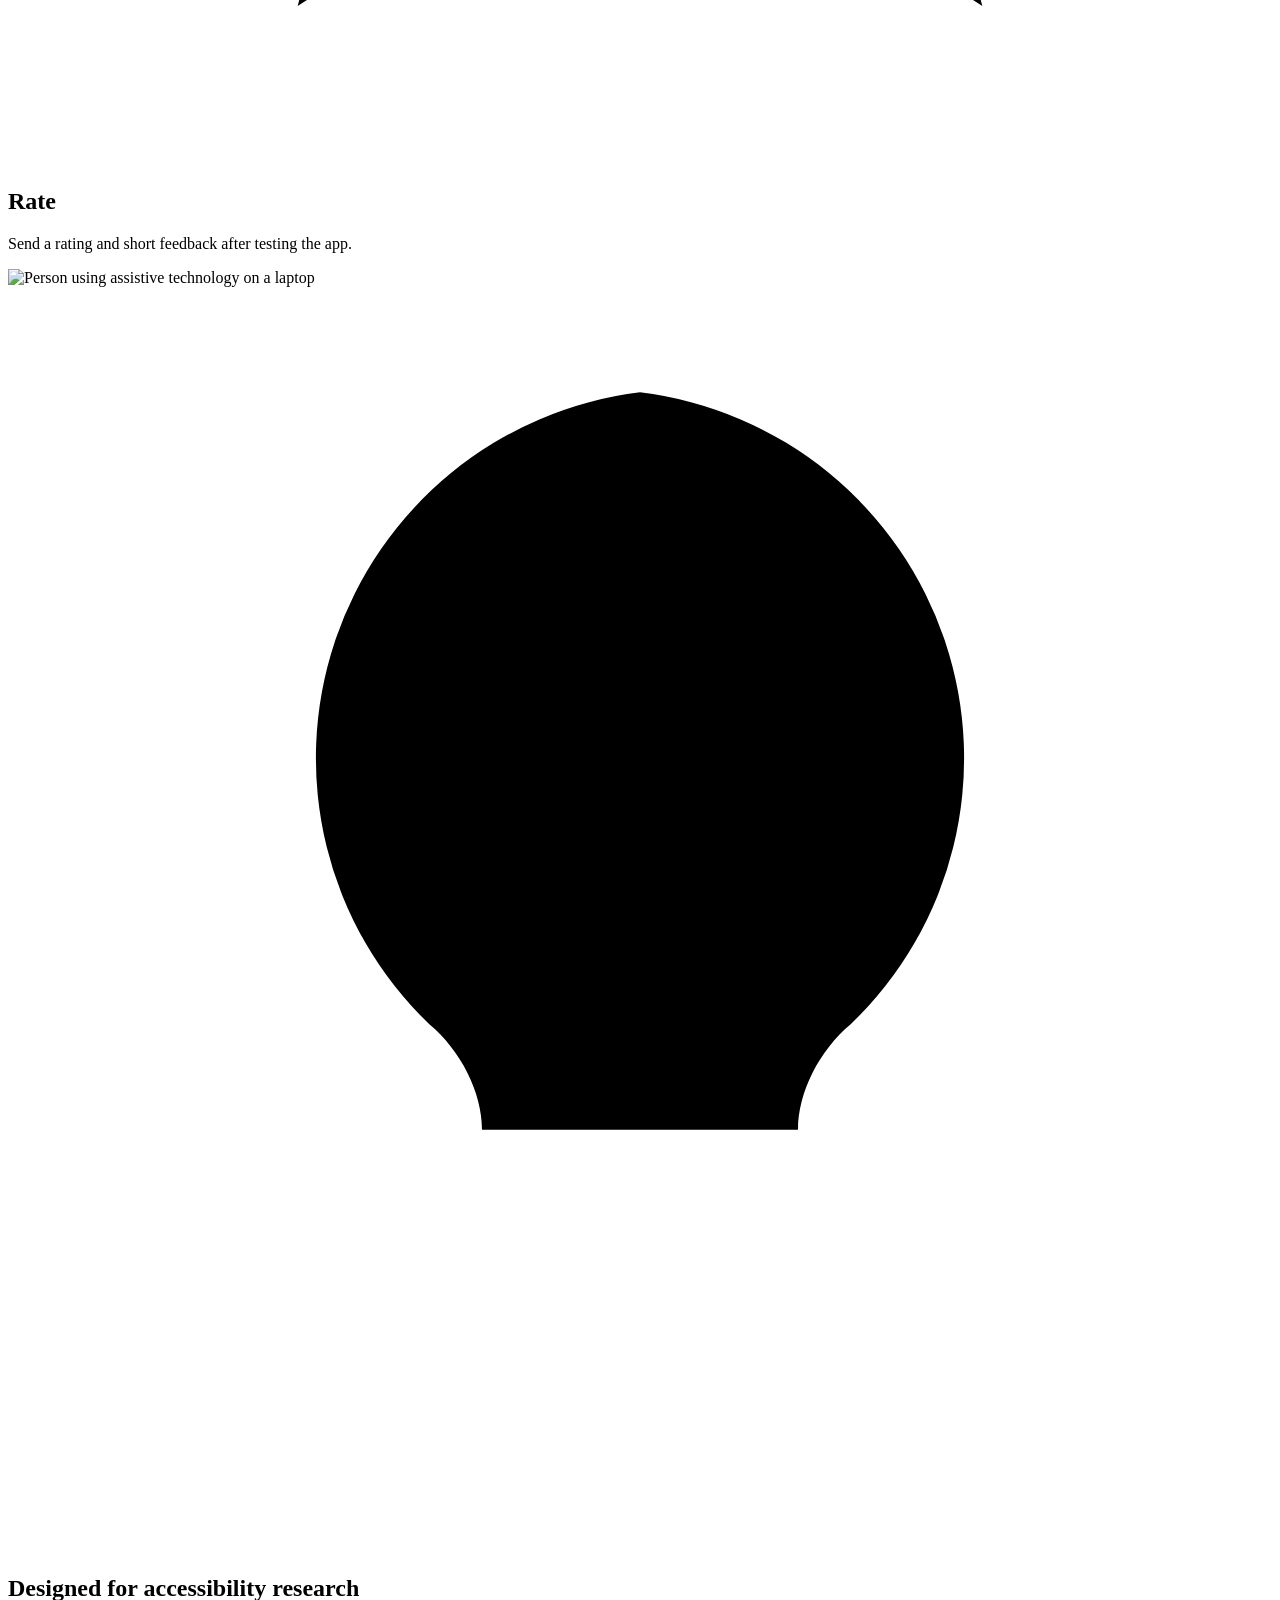
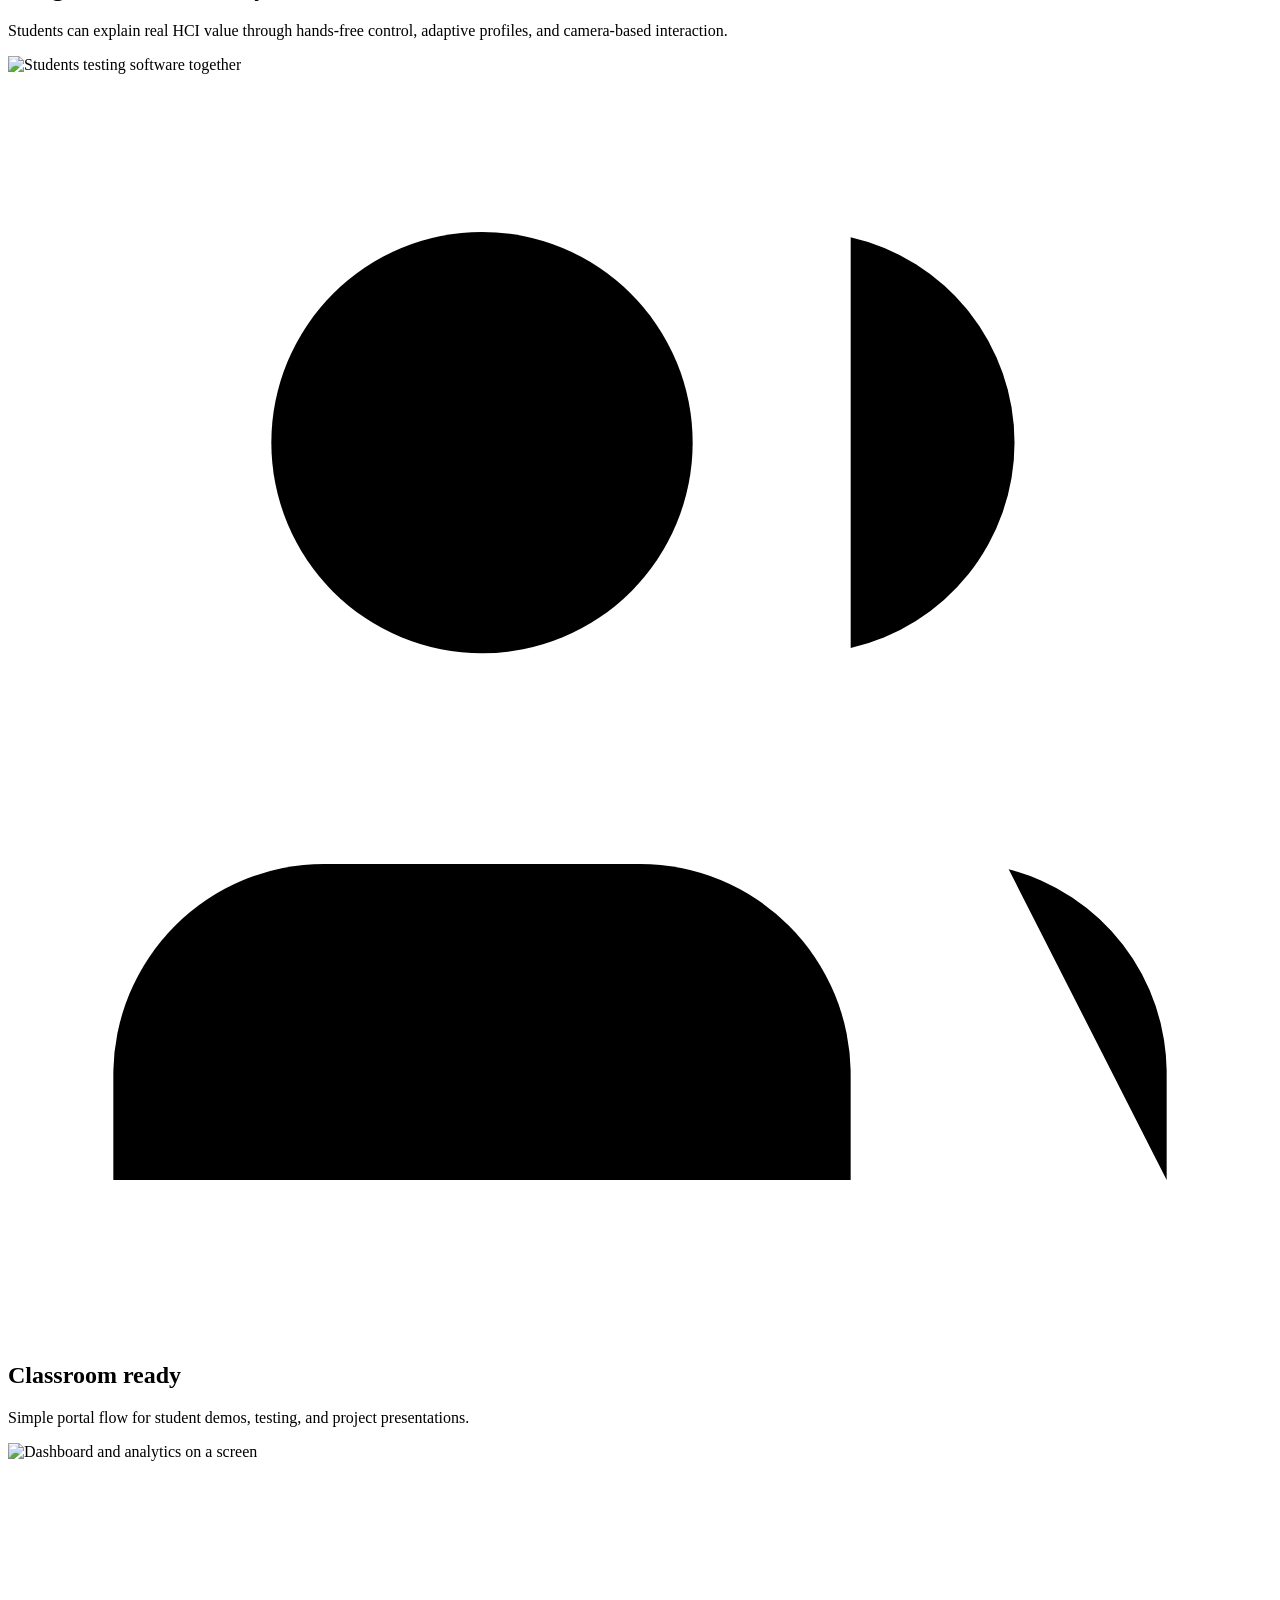
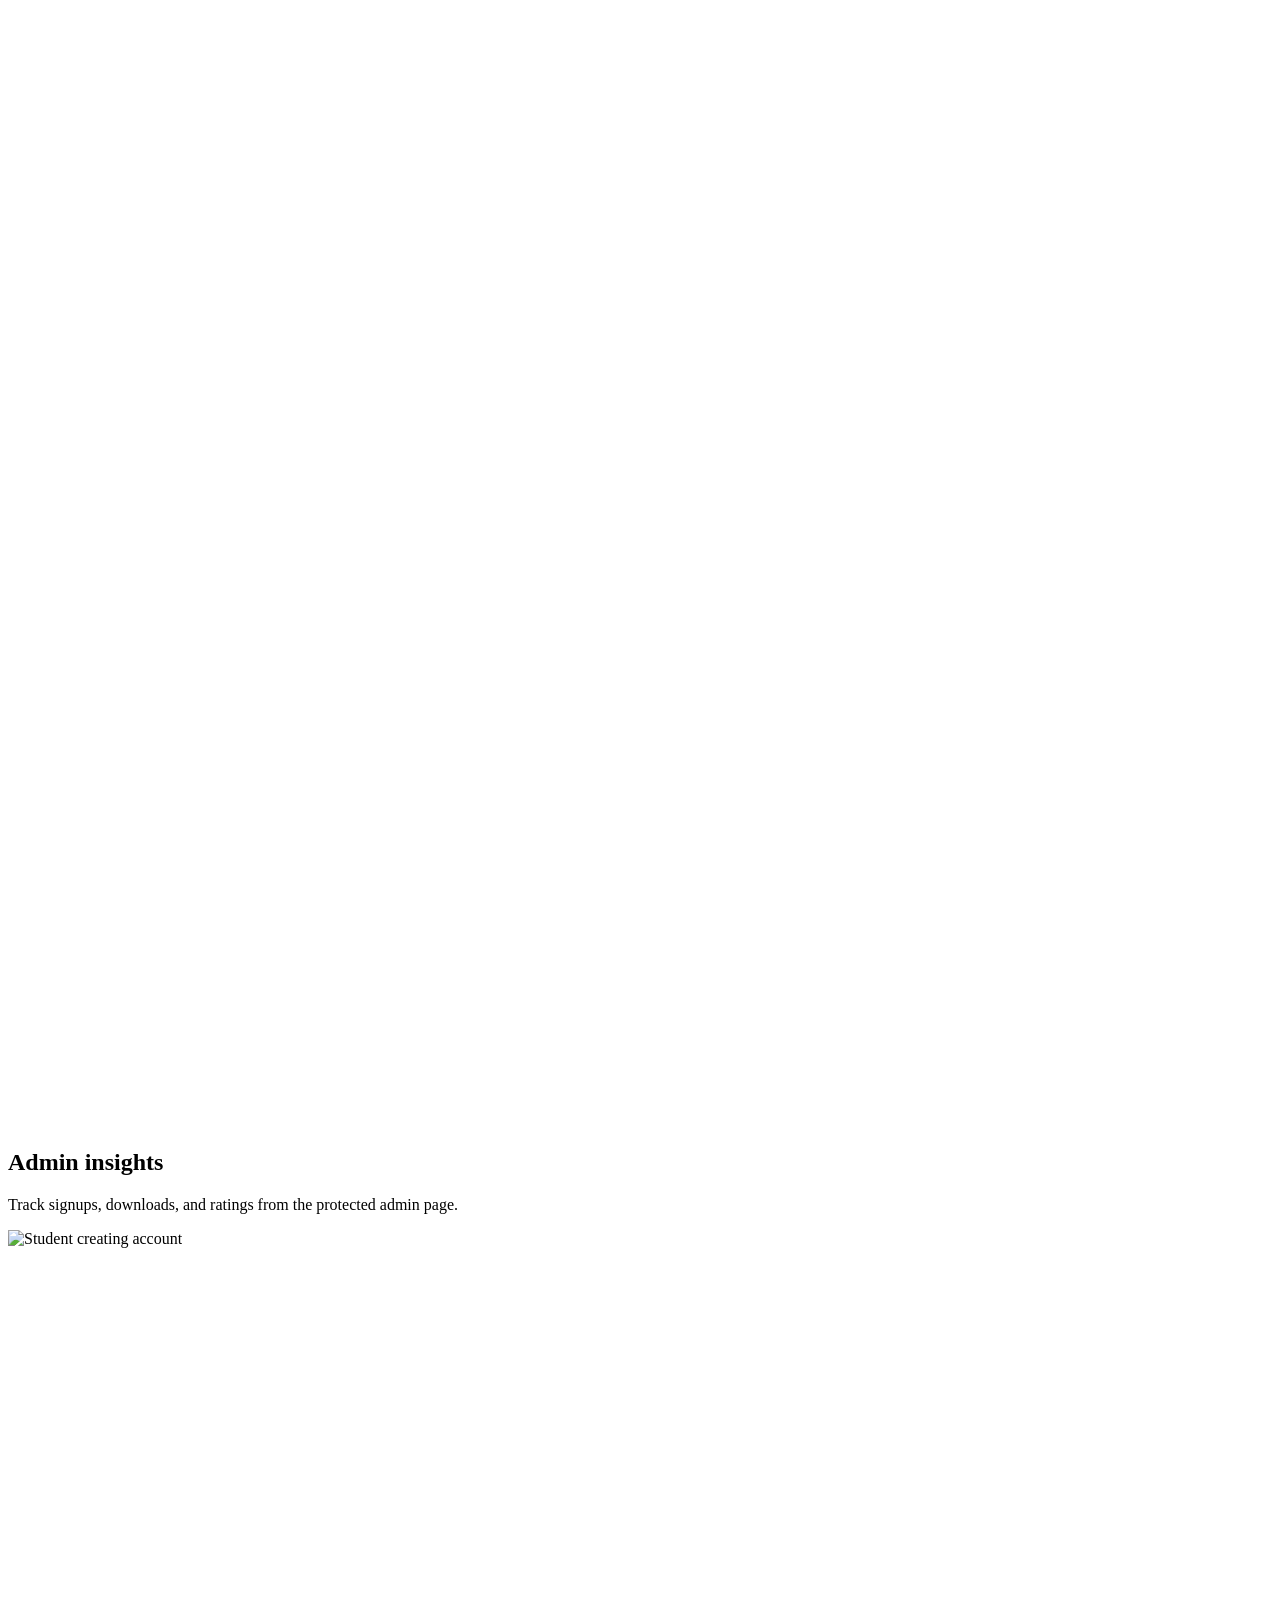
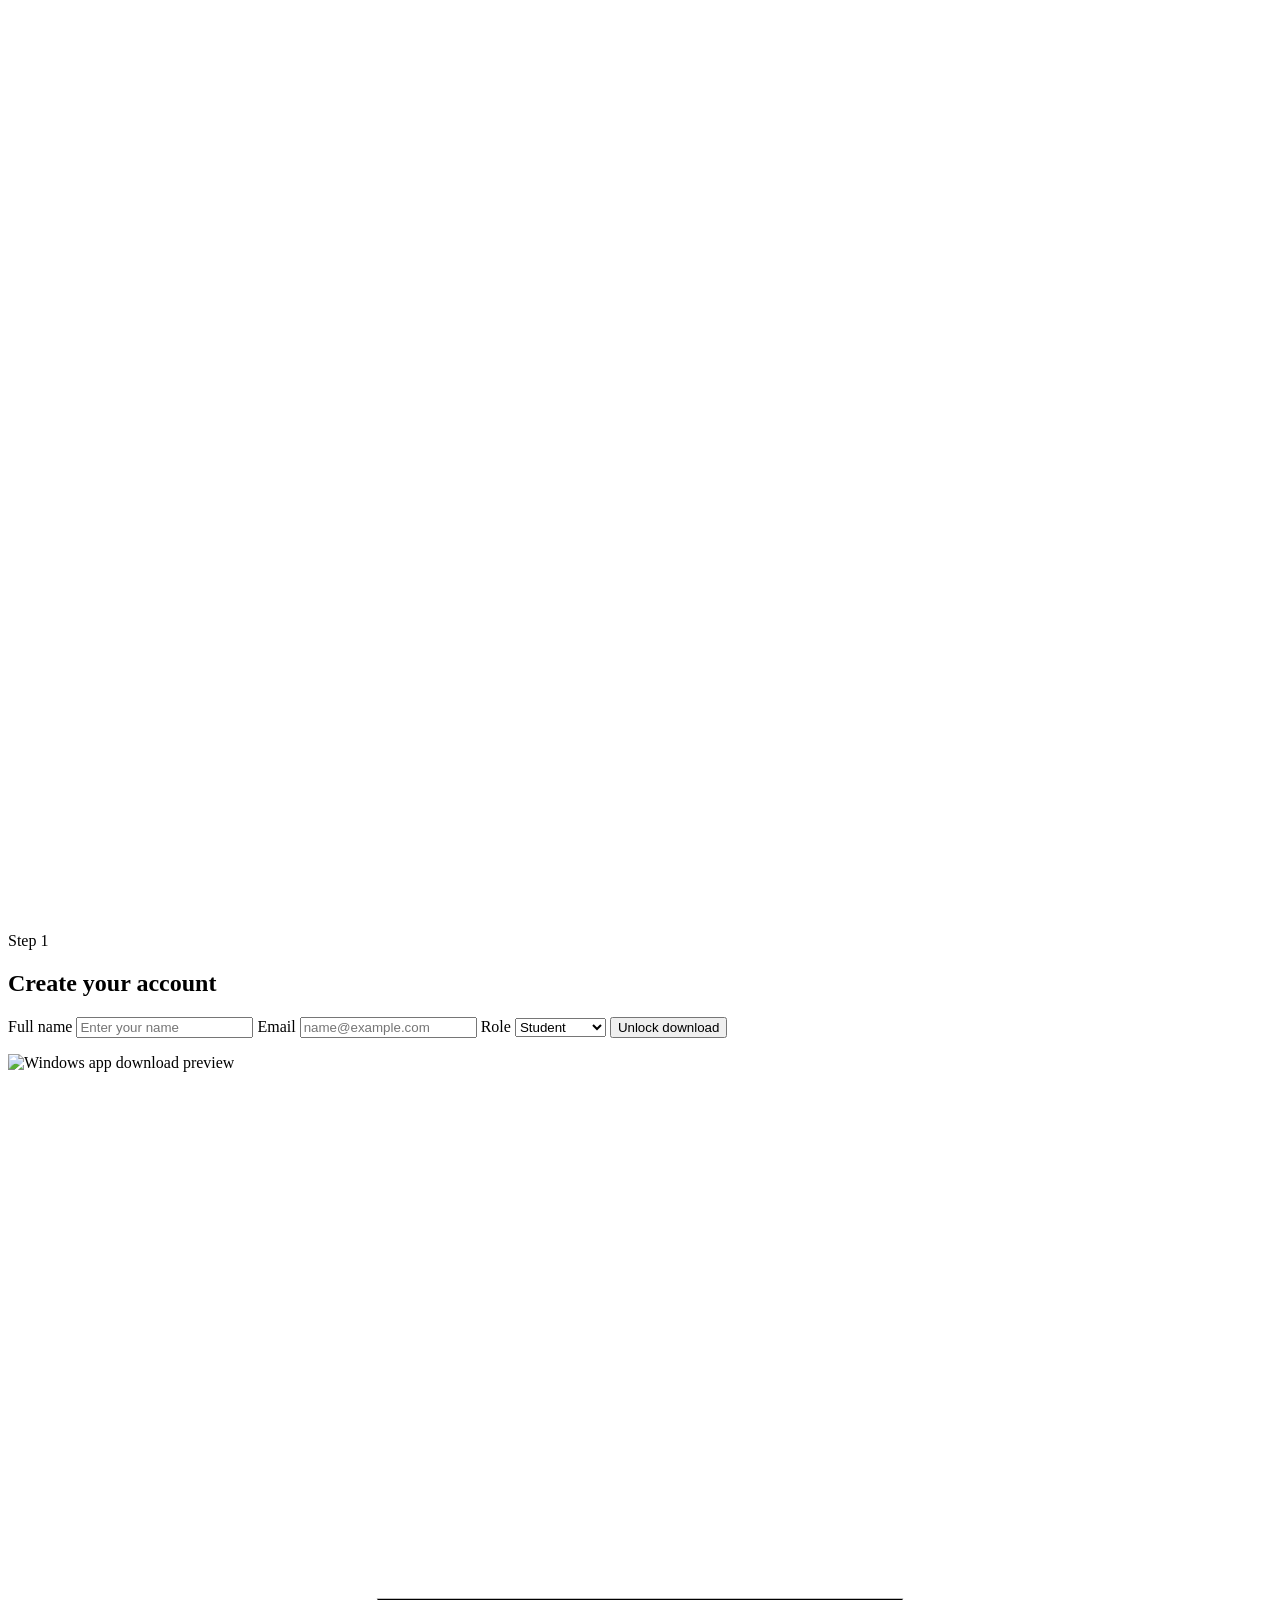
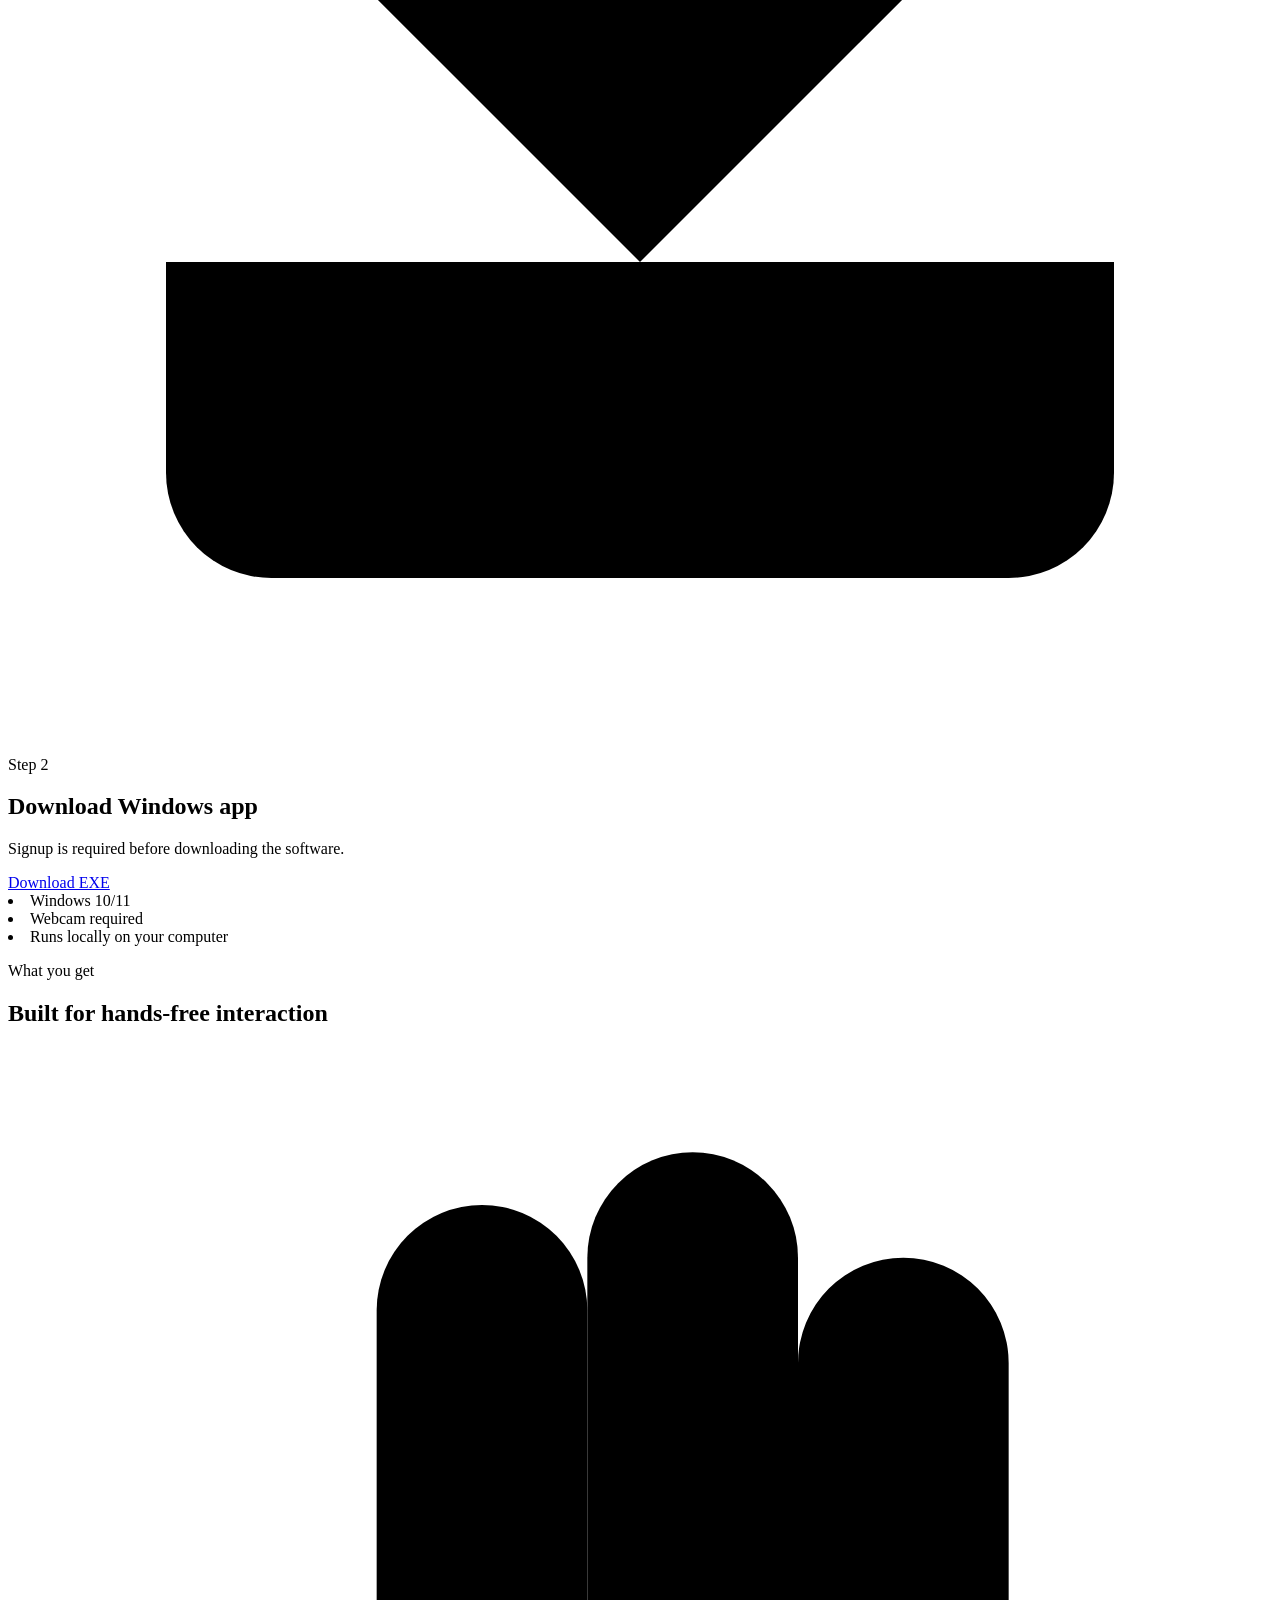
==== commit f157fff9: "Update download URL in app.js and modify download link in index.html for consistency" ====
--- a/web/index.html
+++ b/web/index.html
@@ -134,8 +134,7 @@
         <p class="eyebrow">Step 2</p>
         <h2>Download Windows app</h2>
         <p id="downloadGate">Signup is required before downloading the software.</p>
-        <a id="downloadBtn" class="download disabled" href="https://github.com/Beni-rajpoot/Hand-and-EyeControlled-Human-Computer-Interaction-System/releases/download/v1/AI-HCI-Controller.exe" download>Download EXE</a>
-        <ul class="check-list">
+        <a id="downloadBtn" class="download disabled" href="#" download>Download EXE</a>
           <li>Windows 10/11</li>
           <li>Webcam required</li>
           <li>Runs locally on your computer</li>
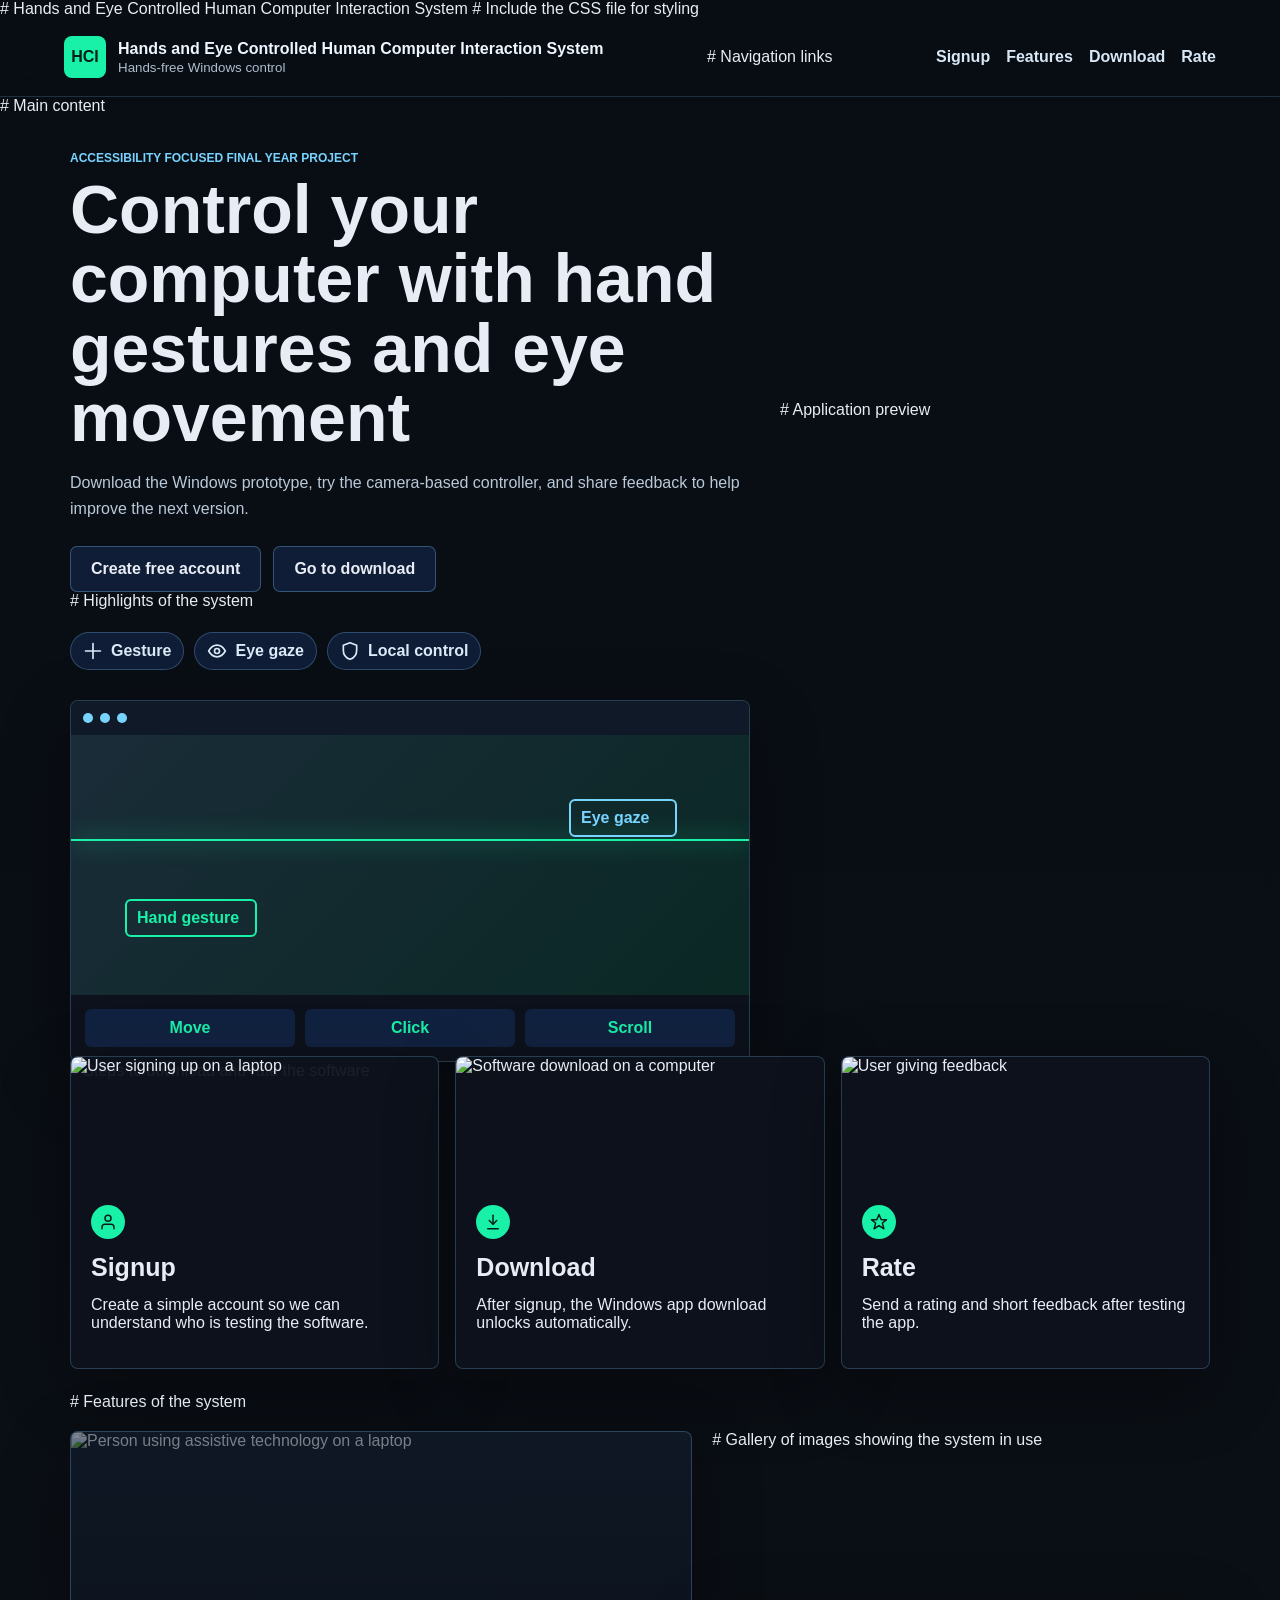
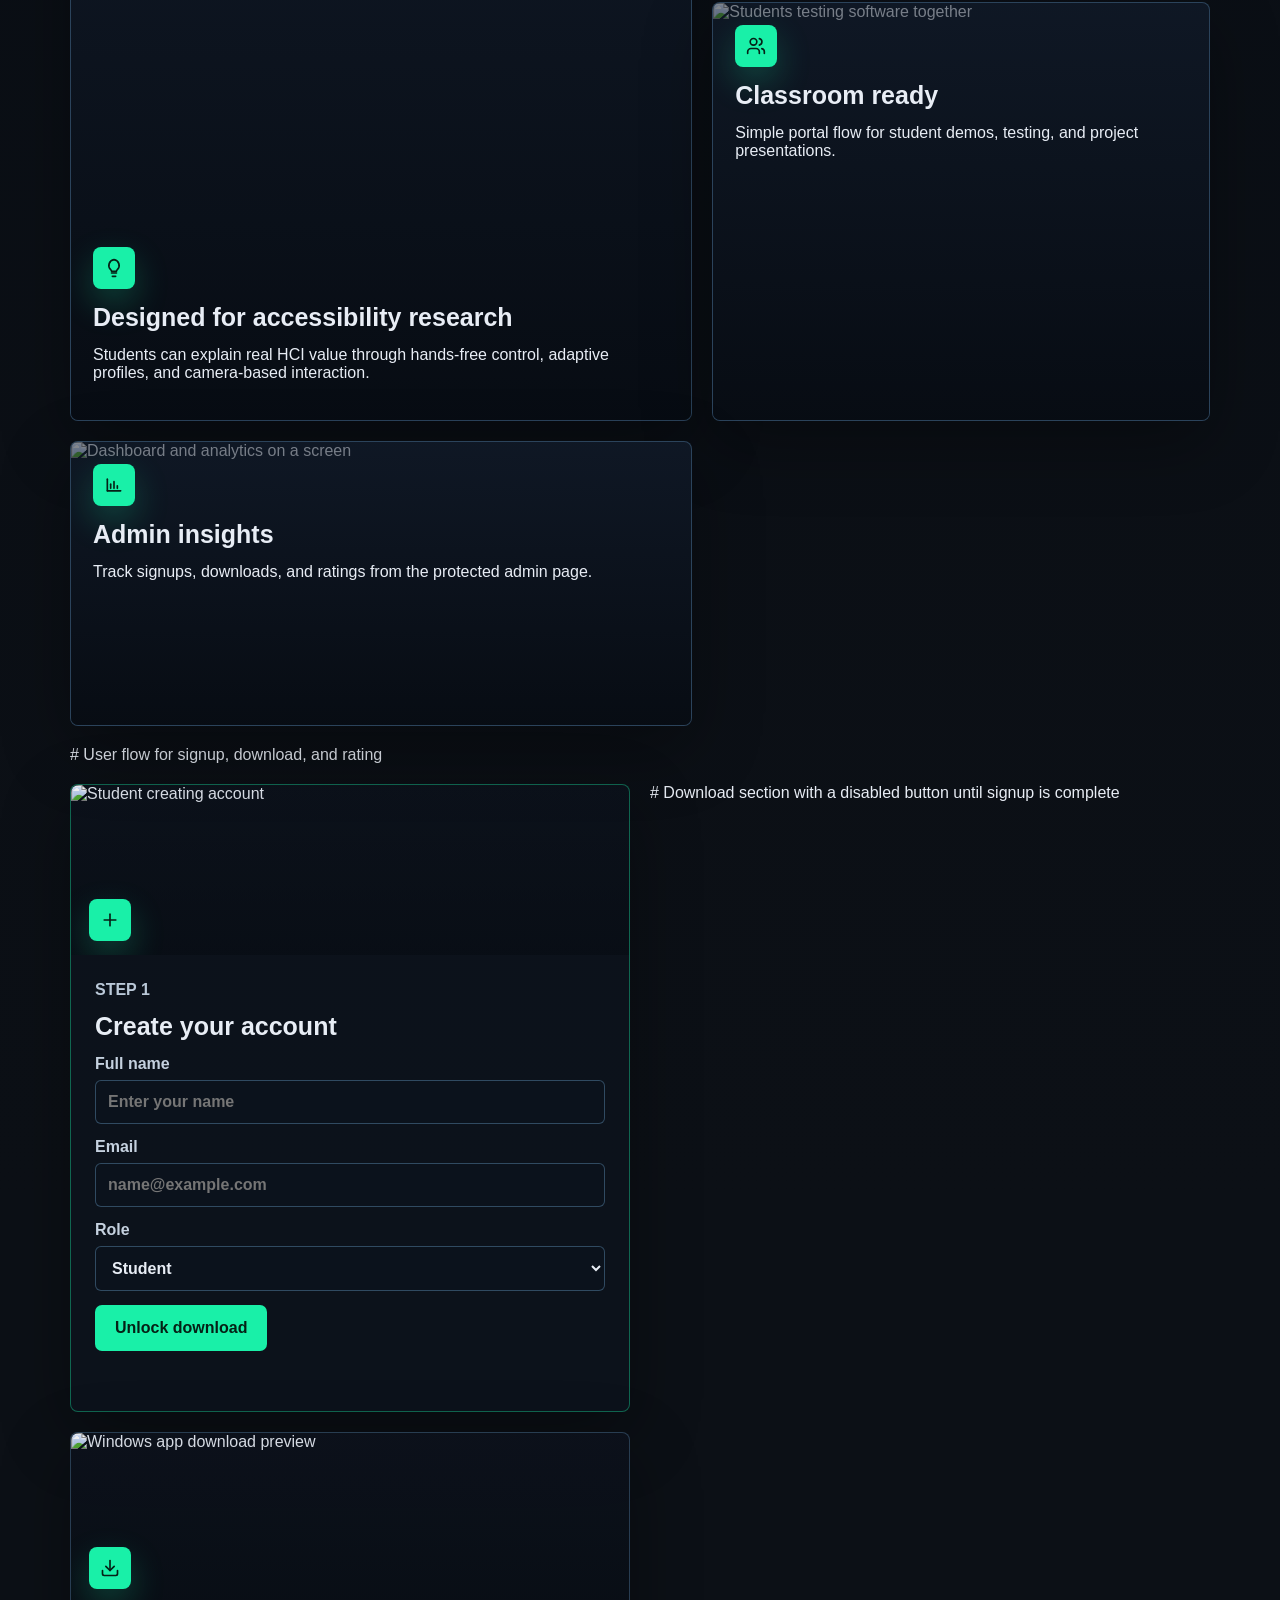
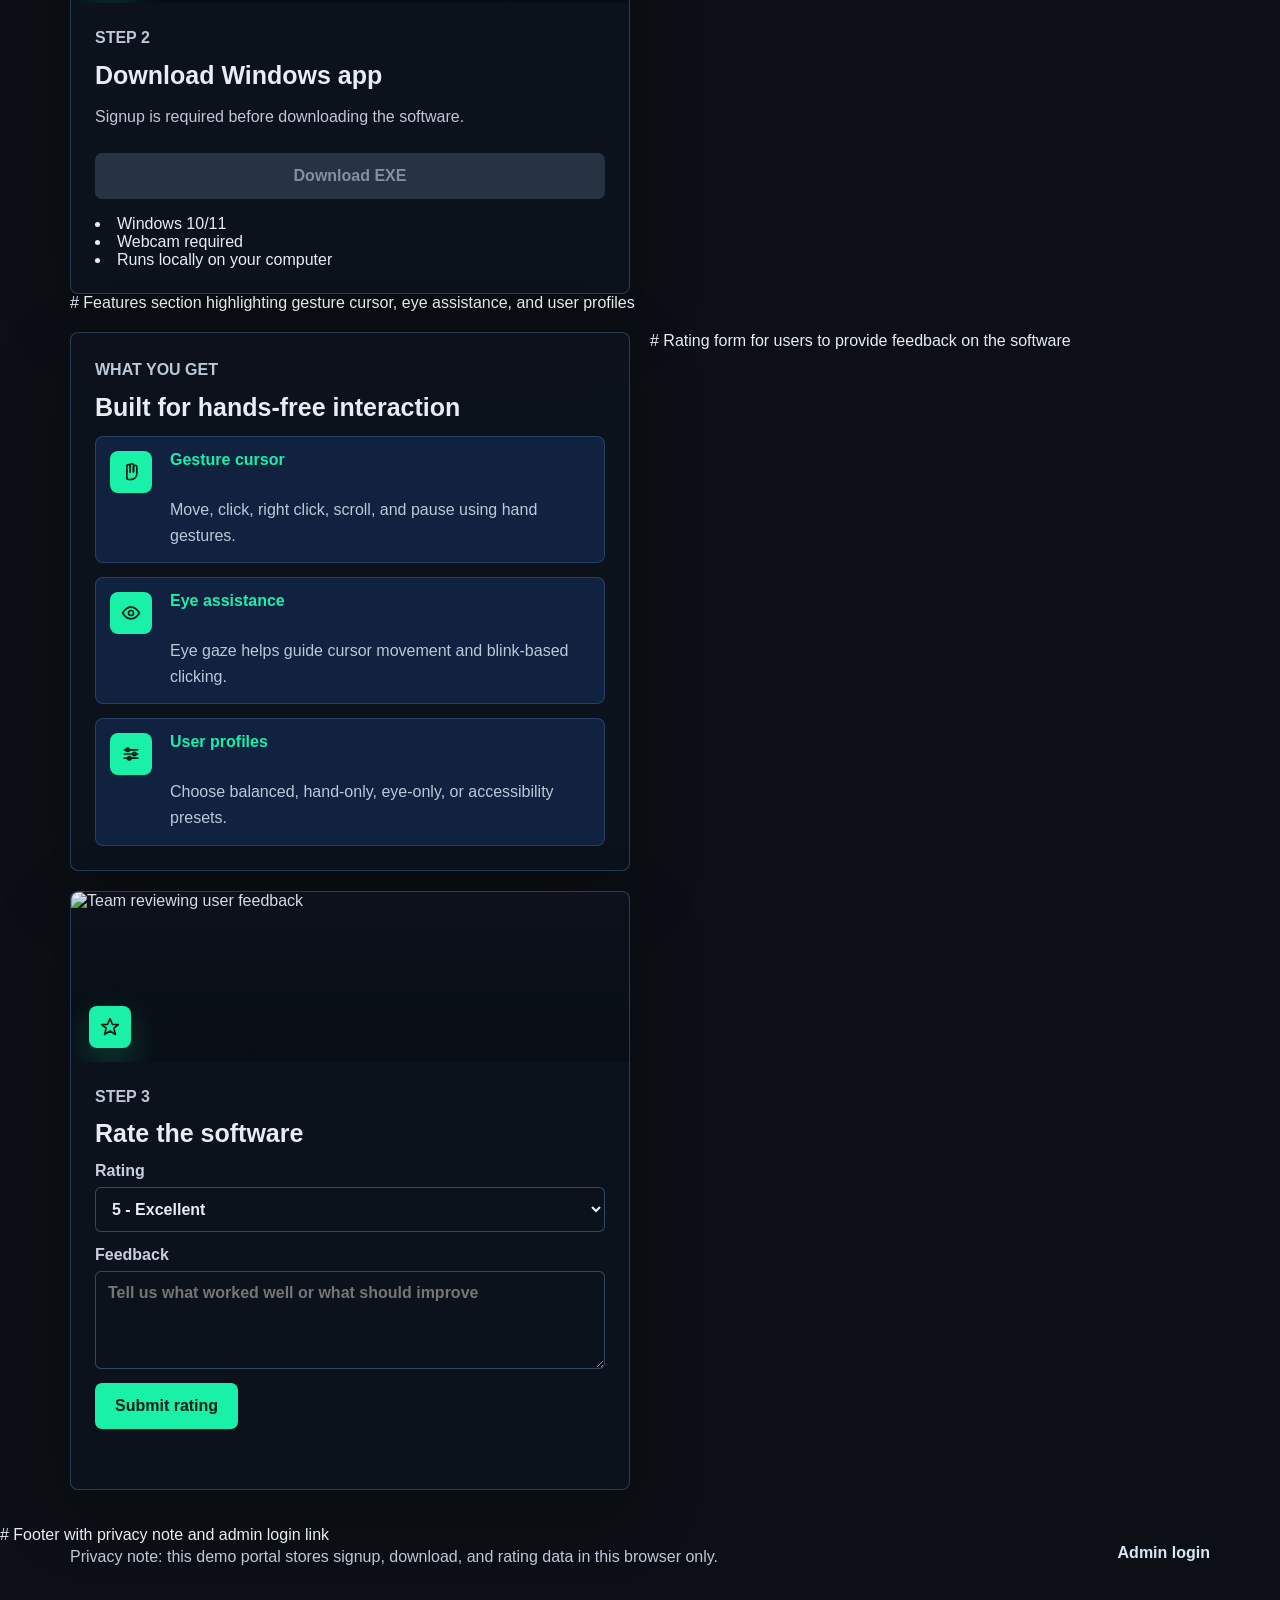
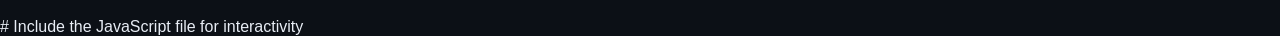
==== commit d7dac092: "Enhance code documentation with comments in app.js, index.html, and styles.css" ====
--- a/web/index.html
+++ b/web/index.html
@@ -1,9 +1,11 @@
 <!doctype html>
 <html lang="en">
+# Hands and Eye Controlled Human Computer Interaction System
 <head>
   <meta charset="utf-8">
   <meta name="viewport" content="width=device-width, initial-scale=1">
   <title>Hands and Eye Controlled- Human Computer Interaction System</title>
+  # Include the CSS file for styling
   <link rel="stylesheet" href="styles.css">
 </head>
 <body>
@@ -15,6 +17,7 @@
         <small>Hands-free Windows control</small>
       </span>
     </a>
+    # Navigation links
     <nav aria-label="Main navigation">
       <a href="#signup">Signup</a>
       <a href="#features">Features</a>
@@ -22,7 +25,7 @@
       <a href="#rating">Rate</a>
     </nav>
   </header>
-
+# Main content
   <main id="top">
     <section class="hero user-hero">
       <div class="hero-copy">
@@ -33,13 +36,14 @@
           <a class="secondary-link" href="#signup">Create free account</a>
           <a class="secondary-link" href="#download">Go to download</a>
         </div>
+        # Highlights of the system
         <div class="hero-badges" aria-label="Highlights">
           <span><svg viewBox="0 0 24 24"><path d="M12 3v18M3 12h18"/></svg> Gesture</span>
           <span><svg viewBox="0 0 24 24"><path d="M2 12s4-7 10-7 10 7 10 7-4 7-10 7S2 12 2 12Z"/><circle cx="12" cy="12" r="3"/></svg> Eye gaze</span>
           <span><svg viewBox="0 0 24 24"><path d="M12 2 4 5v6c0 5 3.4 9.4 8 11 4.6-1.6 8-6 8-11V5l-8-3Z"/></svg> Local control</span>
         </div>
       </div>
-
+# Application preview 
       <div class="product-shot" aria-label="Application preview">
         <div class="window-bar"><span></span><span></span><span></span></div>
         <div class="camera-preview">
@@ -52,7 +56,7 @@
         </div>
       </div>
     </section>
-
+    # Steps to download and rate the software
     <section class="steps" aria-label="Download steps">
       <article>
         <img src="https://images.unsplash.com/photo-1497366754035-f200968a6e72?auto=format&fit=crop&w=600&q=80" alt="User signing up on a laptop">
@@ -73,7 +77,7 @@
         <p>Send a rating and short feedback after testing the app.</p>
       </article>
     </section>
-
+    # Features of the system
     <section id="features" class="visual-gallery" aria-label="Feature gallery">
       <article class="gallery-card large">
         <img src="https://images.unsplash.com/photo-1581091226825-a6a2a5aee158?auto=format&fit=crop&w=1000&q=80" alt="Person using assistive technology on a laptop">
@@ -83,6 +87,7 @@
           <p>Students can explain real HCI value through hands-free control, adaptive profiles, and camera-based interaction.</p>
         </div>
       </article>
+      # Gallery of images showing the system in use
       <article class="gallery-card">
         <img src="https://images.unsplash.com/photo-1519389950473-47ba0277781c?auto=format&fit=crop&w=800&q=80" alt="Students testing software together">
         <span class="icon-bubble"><svg viewBox="0 0 24 24"><path d="M16 21v-2a4 4 0 0 0-4-4H6a4 4 0 0 0-4 4v2"/><circle cx="9" cy="7" r="4"/><path d="M22 21v-2a4 4 0 0 0-3-3.9"/><path d="M16 3.1a4 4 0 0 1 0 7.8"/></svg></span>
@@ -96,7 +101,7 @@
         <p>Track signups, downloads, and ratings from the protected admin page.</p>
       </article>
     </section>
-
+# User flow for signup, download, and rating
     <section class="grid two user-flow">
       <form id="signup" class="panel highlight-panel">
         <div class="panel-media">
@@ -125,7 +130,7 @@
         <button type="submit">Unlock download</button>
         <p id="signupMessage" class="message" aria-live="polite"></p>
       </form>
-
+# Download section with a disabled button until signup is complete
       <section id="download" class="panel download-panel">
         <div class="panel-media">
           <img src="https://images.unsplash.com/photo-1580894908361-967195033215?auto=format&fit=crop&w=800&q=80" alt="Windows app download preview">
@@ -134,14 +139,14 @@
         <p class="eyebrow">Step 2</p>
         <h2>Download Windows app</h2>
         <p id="downloadGate">Signup is required before downloading the software.</p>
-        <a id="downloadBtn" class="download disabled" href="#" download>Download EXE</a>
+        <a id="downloadBtn" class="download disabled" href="#">Download EXE</a>
           <li>Windows 10/11</li>
           <li>Webcam required</li>
           <li>Runs locally on your computer</li>
         </ul>
       </section>
     </section>
-
+# Features section highlighting gesture cursor, eye assistance, and user profiles
     <section class="grid two">
       <section class="panel features">
         <p class="eyebrow">What you get</p>
@@ -164,7 +169,7 @@
           </article>
         </div>
       </section>
-
+# Rating form for users to provide feedback on the software
       <form id="ratingForm" class="panel" aria-label="Software rating form">
         <div class="panel-media">
           <img src="https://images.unsplash.com/photo-1552664730-d307ca884978?auto=format&fit=crop&w=800&q=80" alt="Team reviewing user feedback">
@@ -191,12 +196,12 @@
       </form>
     </section>
   </main>
-
+# Footer with privacy note and admin login link
   <footer>
     <p>Privacy note: this demo portal stores signup, download, and rating data in this browser only.</p>
     <a href="admin-login.html">Admin login</a>
   </footer>
-
+# Include the JavaScript file for interactivity
   <script src="app.js"></script>
 </body>
 </html>
--- a/web/styles.css
+++ b/web/styles.css
@@ -0,0 +1,618 @@
+/* Global styles and variables */
+:root {
+  color-scheme: dark;
+  font-family: "Segoe UI", Arial, sans-serif;
+  background: #0c1016;
+  color: #e8edf5;
+}
+/* Reset and base styles */
+* {
+  box-sizing: border-box;
+}
+/* Smooth scrolling for anchor links */
+html {
+  scroll-behavior: smooth;
+}
+/* Body styles with background gradient and image */
+body {
+  margin: 0;
+  min-height: 100vh;
+  background:
+    linear-gradient(180deg, rgba(7, 12, 19, 0.72), #0c1016 58%),
+    url("https://images.unsplash.com/photo-1559757148-5c350d0d3c56?auto=format&fit=crop&w=1800&q=80") center/cover fixed;
+}
+/* Topbar styles for navigation and branding */
+.topbar {
+  display: flex;
+  justify-content: space-between;
+  align-items: center;
+  gap: 22px;
+  padding: 18px clamp(18px, 5vw, 72px);
+  background: rgba(8, 13, 20, 0.88);
+  border-bottom: 1px solid rgba(132, 202, 255, 0.18);
+  backdrop-filter: blur(14px);
+  position: sticky;
+  top: 0;
+  z-index: 2;
+}
+/* Brand styles for logo and text */
+.brand {
+  display: inline-flex;
+  align-items: center;
+  gap: 12px;
+  color: #eef6ff;
+  text-decoration: none;
+}
+/* Brand mark styles for logo icon */
+.brand-mark {
+  display: grid;
+  place-items: center;
+  width: 42px;
+  height: 42px;
+  border-radius: 8px;
+  background: #19f0a8;
+  color: #052116;
+  font-weight: 900;
+}
+/* Brand text styles for strong and small elements */
+.brand strong,
+.brand small {
+  display: block;
+}
+/* Brand strong styles for main text */
+.brand small {
+  color: #aebdce;
+  margin-top: 2px;
+}
+/* Navigation styles for links and footer */
+nav {
+  display: flex;
+  flex-wrap: wrap;
+  gap: 16px;
+}
+/* Navigation and footer link styles  */
+nav a,
+footer a {
+  color: #d8e7f5;
+  text-decoration: none;
+  font-weight: 800;
+}
+/* SVG icon styles for size and stroke */
+svg {
+  width: 20px;
+  height: 20px;
+  fill: none;
+  stroke: currentColor;
+  stroke-linecap: round;
+  stroke-linejoin: round;
+  stroke-width: 2;
+}
+/* Main content styles for width, margin, and padding */
+main {
+  width: min(1140px, calc(100% - 32px));
+  margin: 0 auto;
+  padding: 36px 0;
+}
+/* Heading and paragraph styles for margin and font size */
+h1,
+h2,
+p {
+  margin-top: 0;
+}
+h1 {
+  max-width: 780px;
+  margin-bottom: 18px;
+  font-size: clamp(38px, 6vw, 68px);
+  line-height: 1.02;
+}
+
+h2 {
+  margin-bottom: 14px;
+  font-size: 25px;
+}
+
+.eyebrow {
+  margin-bottom: 10px;
+  color: #78d4ff;
+  font-size: 12px;
+  font-weight: 900;
+  letter-spacing: 0;
+  text-transform: uppercase;
+}
+
+.hero {
+  min-height: 560px;
+  display: grid;
+  grid-template-columns: minmax(0, 1fr) 430px;
+  gap: 30px;
+  align-items: center;
+}
+/* Hero copy and admin hero paragraph styles for color, font size, and line height */
+.hero-copy p:not(.eyebrow),
+.admin-hero p,
+.panel p,
+footer p {
+  color: #bac8d8;
+  font-size: 16px;
+  line-height: 1.6;
+}
+.hero-actions {
+  display: flex;
+  flex-wrap: wrap;
+  gap: 12px;
+  margin-top: 24px;
+}
+
+.hero-badges {
+  display: flex;
+  flex-wrap: wrap;
+  gap: 10px;
+  margin-top: 22px;
+}
+
+.hero-badges span {
+  display: inline-flex;
+  align-items: center;
+  gap: 8px;
+  min-height: 38px;
+  padding: 0 12px;
+  border: 1px solid rgba(132, 202, 255, 0.28);
+  border-radius: 999px;
+  background: rgba(17, 34, 64, 0.78);
+  color: #dcebf8;
+  font-weight: 800;
+}
+/* Link and button styles for primary, secondary, and download actions */
+.primary-link,
+.secondary-link,
+button,
+.download {
+  display: inline-flex;
+  justify-content: center;
+  align-items: center;
+  min-height: 46px;
+  border: 0;
+  border-radius: 7px;
+  padding: 0 20px;
+  font: inherit;
+  font-weight: 900;
+  text-decoration: none;
+  cursor: pointer;
+}
+
+.primary-link,
+button,
+.download {
+  background: #19f0a8;
+  color: #052116;
+}
+
+.secondary-link {
+  color: #e8edf5;
+  border: 1px solid rgba(132, 202, 255, 0.32);
+  background: rgba(17, 34, 64, 0.78);
+}
+
+.product-shot,
+.panel,
+.steps article {
+  background: rgba(13, 19, 28, 0.94);
+  border: 1px solid rgba(132, 202, 255, 0.24);
+  border-radius: 8px;
+  box-shadow: 0 22px 70px rgba(0, 0, 0, 0.32);
+}
+
+.product-shot {
+  overflow: hidden;
+}
+
+.window-bar {
+  display: flex;
+  gap: 7px;
+  padding: 12px;
+  background: #101927;
+}
+
+.window-bar span {
+  width: 10px;
+  height: 10px;
+  border-radius: 50%;
+  background: #78d4ff;
+}
+/* Camera preview styles for height, position, and background */
+.camera-preview {
+  height: 260px;
+  position: relative;
+  overflow: hidden;
+  background:
+    linear-gradient(135deg, rgba(120, 212, 255, 0.16), rgba(25, 240, 168, 0.12)),
+    #080c12;
+}
+
+.scan-line {
+  position: absolute;
+  inset: 40% 0 auto;
+  height: 2px;
+  background: #19f0a8;
+  box-shadow: 0 0 22px #19f0a8;
+}
+/* Tracking box styles for position, border, color, and padding */
+.tracking-box {
+  position: absolute;
+  border: 2px solid #19f0a8;
+  color: #19f0a8;
+  font-weight: 900;
+  padding: 8px 10px;
+  border-radius: 6px;
+}
+
+.tracking-box.hand {
+  left: 54px;
+  bottom: 58px;
+  width: 132px;
+}
+
+.tracking-box.eye {
+  right: 72px;
+  top: 64px;
+  width: 108px;
+  border-color: #78d4ff;
+  color: #78d4ff;
+}
+
+.metric-row {
+  display: grid;
+  grid-template-columns: repeat(3, 1fr);
+  gap: 10px;
+  padding: 14px;
+}
+
+.metric-row strong {
+  background: #112240;
+  color: #19f0a8;
+  padding: 10px;
+  text-align: center;
+  border-radius: 6px;
+}
+
+.steps {
+  display: grid;
+  grid-template-columns: repeat(3, minmax(0, 1fr));
+  gap: 16px;
+  margin: -24px 0 24px;
+}
+
+.steps article {
+  padding: 20px;
+  overflow: hidden;
+}
+
+.steps img {
+  width: calc(100% + 40px);
+  height: 130px;
+  margin: -20px -20px 18px;
+  object-fit: cover;
+  display: block;
+}
+
+.steps span {
+  display: inline-grid;
+  place-items: center;
+  width: 34px;
+  height: 34px;
+  margin-bottom: 14px;
+  border-radius: 50%;
+  background: #19f0a8;
+  color: #052116;
+  font-weight: 900;
+}
+
+.steps span svg {
+  width: 18px;
+  height: 18px;
+}
+
+.visual-gallery {
+  display: grid;
+  grid-template-columns: 1.25fr 1fr;
+  gap: 20px;
+  margin: 20px 0;
+}
+
+.gallery-card {
+  position: relative;
+  min-height: 285px;
+  overflow: hidden;
+  padding: 22px;
+  border: 1px solid rgba(132, 202, 255, 0.24);
+  border-radius: 8px;
+  background: #101927;
+  box-shadow: 0 22px 70px rgba(0, 0, 0, 0.32);
+}
+
+.gallery-card.large {
+  grid-row: span 2;
+  min-height: 590px;
+  display: grid;
+  align-content: end;
+}
+
+.gallery-card img {
+  position: absolute;
+  inset: 0;
+  width: 100%;
+  height: 100%;
+  object-fit: cover;
+  opacity: 0.55;
+}
+
+.gallery-card::after {
+  content: "";
+  position: absolute;
+  inset: 0;
+  background: linear-gradient(180deg, rgba(6, 10, 16, 0.1), rgba(6, 10, 16, 0.86));
+}
+
+.gallery-card > *:not(img) {
+  position: relative;
+  z-index: 1;
+}
+
+.gallery-card h2,
+.gallery-card p {
+  max-width: 520px;
+}
+
+.icon-bubble,
+.mini-icon {
+  display: inline-grid;
+  place-items: center;
+  width: 42px;
+  height: 42px;
+  border-radius: 8px;
+  background: #19f0a8;
+  color: #052116;
+}
+
+.icon-bubble {
+  margin-bottom: 14px;
+  box-shadow: 0 14px 34px rgba(25, 240, 168, 0.24);
+}
+
+.grid {
+  display: grid;
+  gap: 20px;
+  margin-top: 20px;
+}
+
+.grid.two {
+  grid-template-columns: repeat(2, minmax(0, 1fr));
+}
+
+.panel {
+  padding: 24px;
+}
+
+.panel-media {
+  position: relative;
+  height: 170px;
+  margin: -24px -24px 22px;
+  overflow: hidden;
+  border-radius: 8px 8px 0 0;
+}
+
+.panel-media img {
+  width: 100%;
+  height: 100%;
+  object-fit: cover;
+  display: block;
+  filter: saturate(1.06);
+}
+
+.panel-media::after {
+  content: "";
+  position: absolute;
+  inset: 0;
+  background: linear-gradient(180deg, rgba(7, 12, 19, 0.05), rgba(7, 12, 19, 0.68));
+}
+
+.panel-media .icon-bubble {
+  position: absolute;
+  left: 18px;
+  bottom: 14px;
+  z-index: 1;
+  margin: 0;
+}
+
+.highlight-panel {
+  border-color: rgba(25, 240, 168, 0.38);
+}
+
+label {
+  display: grid;
+  gap: 7px;
+  margin-bottom: 14px;
+  color: #c5d1df;
+  font-weight: 800;
+}
+
+input,
+select,
+textarea {
+  width: 100%;
+  border: 1px solid rgba(132, 202, 255, 0.3);
+  background: #0b121c;
+  color: #e8edf5;
+  border-radius: 6px;
+  padding: 12px;
+  font: inherit;
+}
+
+input:focus,
+select:focus,
+textarea:focus {
+  outline: 2px solid rgba(25, 240, 168, 0.7);
+  outline-offset: 2px;
+}
+
+.download {
+  width: 100%;
+  margin: 8px 0 16px;
+}
+
+.download.disabled {
+  pointer-events: none;
+  background: #263342;
+  color: #8290a0;
+}
+
+.message {
+  min-height: 22px;
+  margin: 14px 0 0;
+  color: #78d4ff;
+  font-weight: 900;
+}
+
+.check-list {
+  display: grid;
+  gap: 9px;
+  padding: 0;
+  margin: 18px 0 0;
+  list-style: none;
+  color: #c5d1df;
+}
+
+.check-list li::before {
+  content: "✓";
+  margin-right: 9px;
+  color: #19f0a8;
+  font-weight: 900;
+}
+
+.feature-list {
+  display: grid;
+  gap: 14px;
+}
+
+.feature-list article {
+  display: grid;
+  grid-template-columns: 48px 1fr;
+  gap: 4px 12px;
+  align-items: start;
+  padding: 14px;
+  border: 1px solid rgba(132, 202, 255, 0.18);
+  border-radius: 8px;
+  background: #112240;
+}
+
+.feature-list strong {
+  color: #19f0a8;
+}
+
+.feature-list p {
+  grid-column: 2;
+  margin-bottom: 0;
+}
+
+.admin-hero {
+  padding: 48px 0 18px;
+}
+
+.login-main {
+  min-height: calc(100vh - 180px);
+  display: grid;
+  place-items: center;
+}
+
+.login-card {
+  width: min(520px, 100%);
+}
+
+.login-card h1 {
+  font-size: clamp(34px, 5vw, 48px);
+}
+
+.stats {
+  display: grid;
+  grid-template-columns: repeat(4, minmax(0, 1fr));
+  gap: 14px;
+}
+
+.stats div {
+  background: #112240;
+  border: 1px solid rgba(132, 202, 255, 0.18);
+  border-radius: 8px;
+  padding: 20px;
+  text-align: center;
+}
+
+.stats span {
+  display: block;
+  color: #19f0a8;
+  font-size: 38px;
+  font-weight: 900;
+}
+
+.stats small {
+  color: #bac8d8;
+  font-weight: 800;
+}
+
+.list-table {
+  display: grid;
+  gap: 10px;
+}
+
+.list-row {
+  padding: 12px;
+  border: 1px solid rgba(132, 202, 255, 0.18);
+  border-radius: 6px;
+  background: #101927;
+}
+
+.list-row strong,
+.list-row span {
+  display: block;
+}
+
+.list-row span {
+  color: #bac8d8;
+  margin-top: 4px;
+}
+
+footer {
+  display: flex;
+  justify-content: space-between;
+  gap: 18px;
+  width: min(1140px, calc(100% - 32px));
+  margin: 0 auto;
+  padding: 0 0 32px;
+  color: #bac8d8;
+}
+
+@media (max-width: 880px) {
+  .topbar,
+  nav,
+  footer {
+    align-items: flex-start;
+    flex-direction: column;
+  }
+
+  .hero,
+  .grid.two,
+  .steps,
+  .stats,
+  .visual-gallery {
+    grid-template-columns: 1fr;
+  }
+
+  .gallery-card.large {
+    grid-row: auto;
+    min-height: 360px;
+  }
+
+  .hero {
+    min-height: auto;
+    padding-top: 24px;
+  }
+}
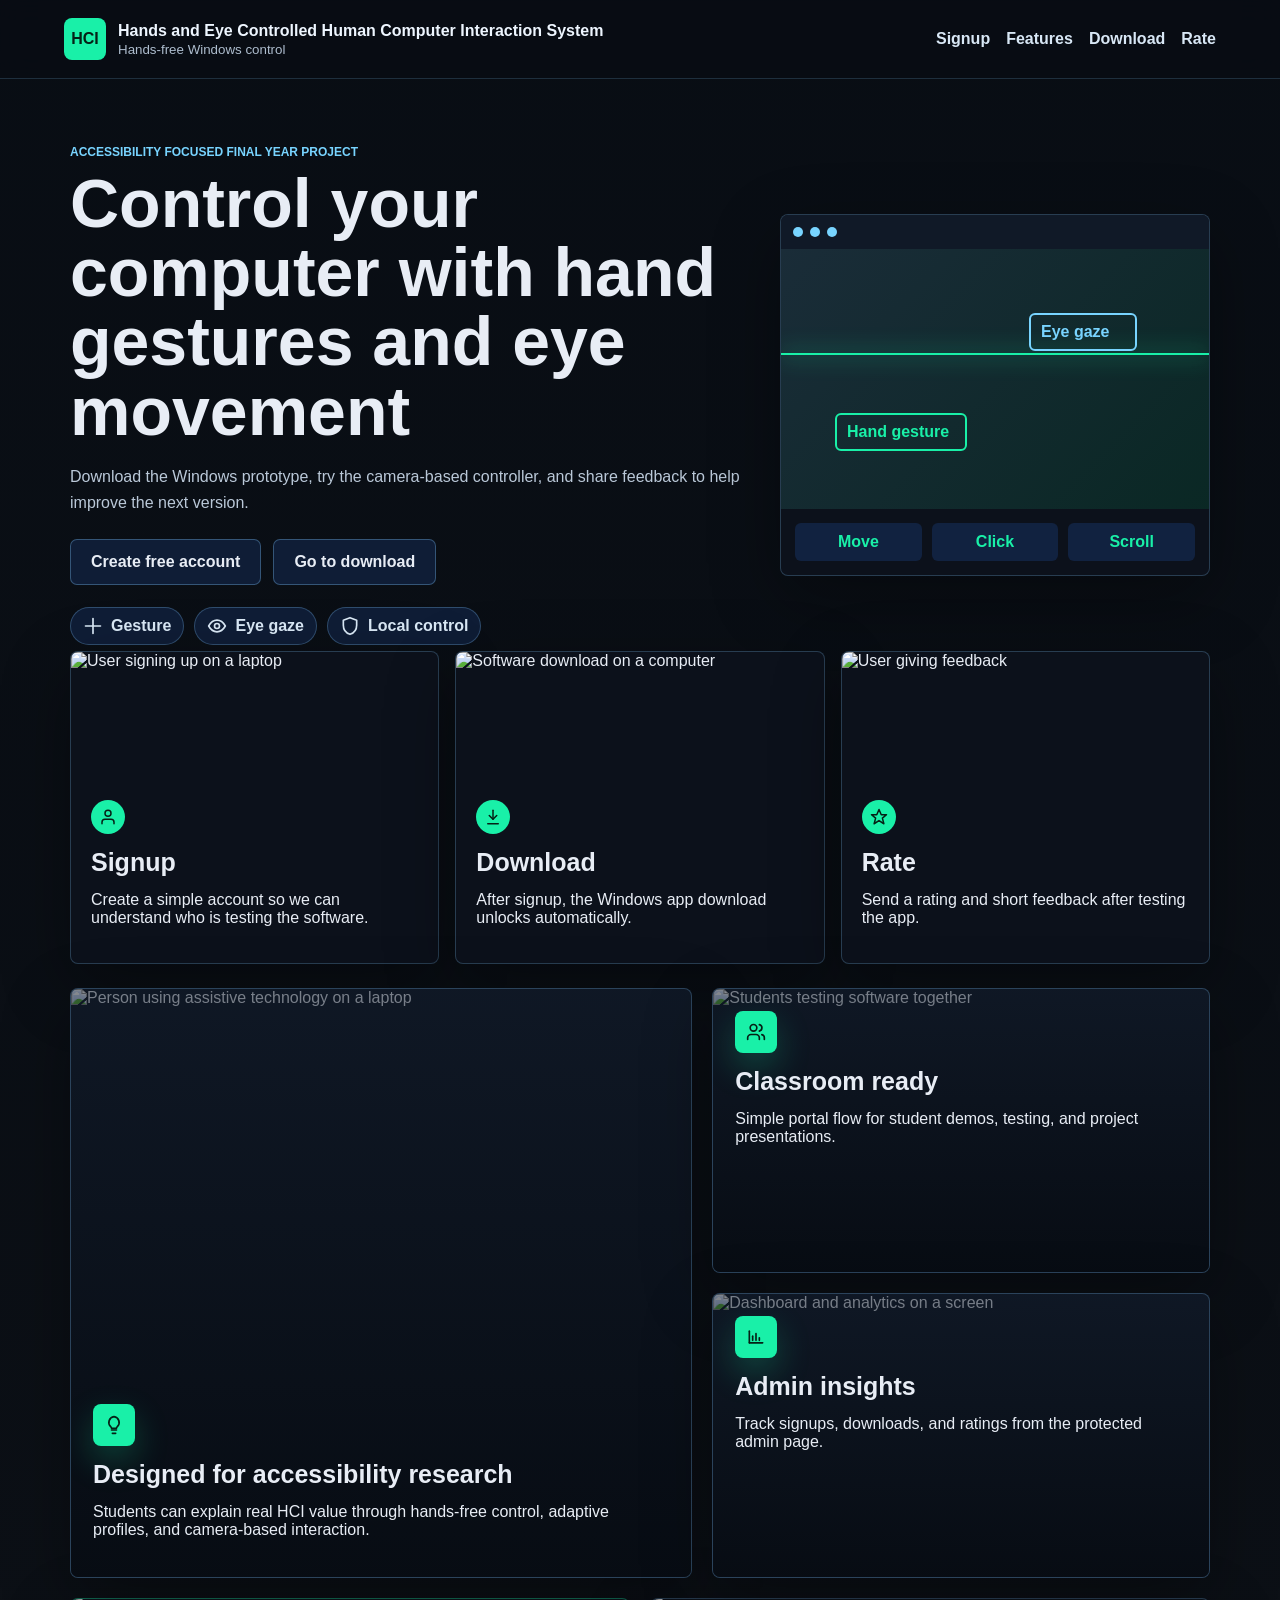
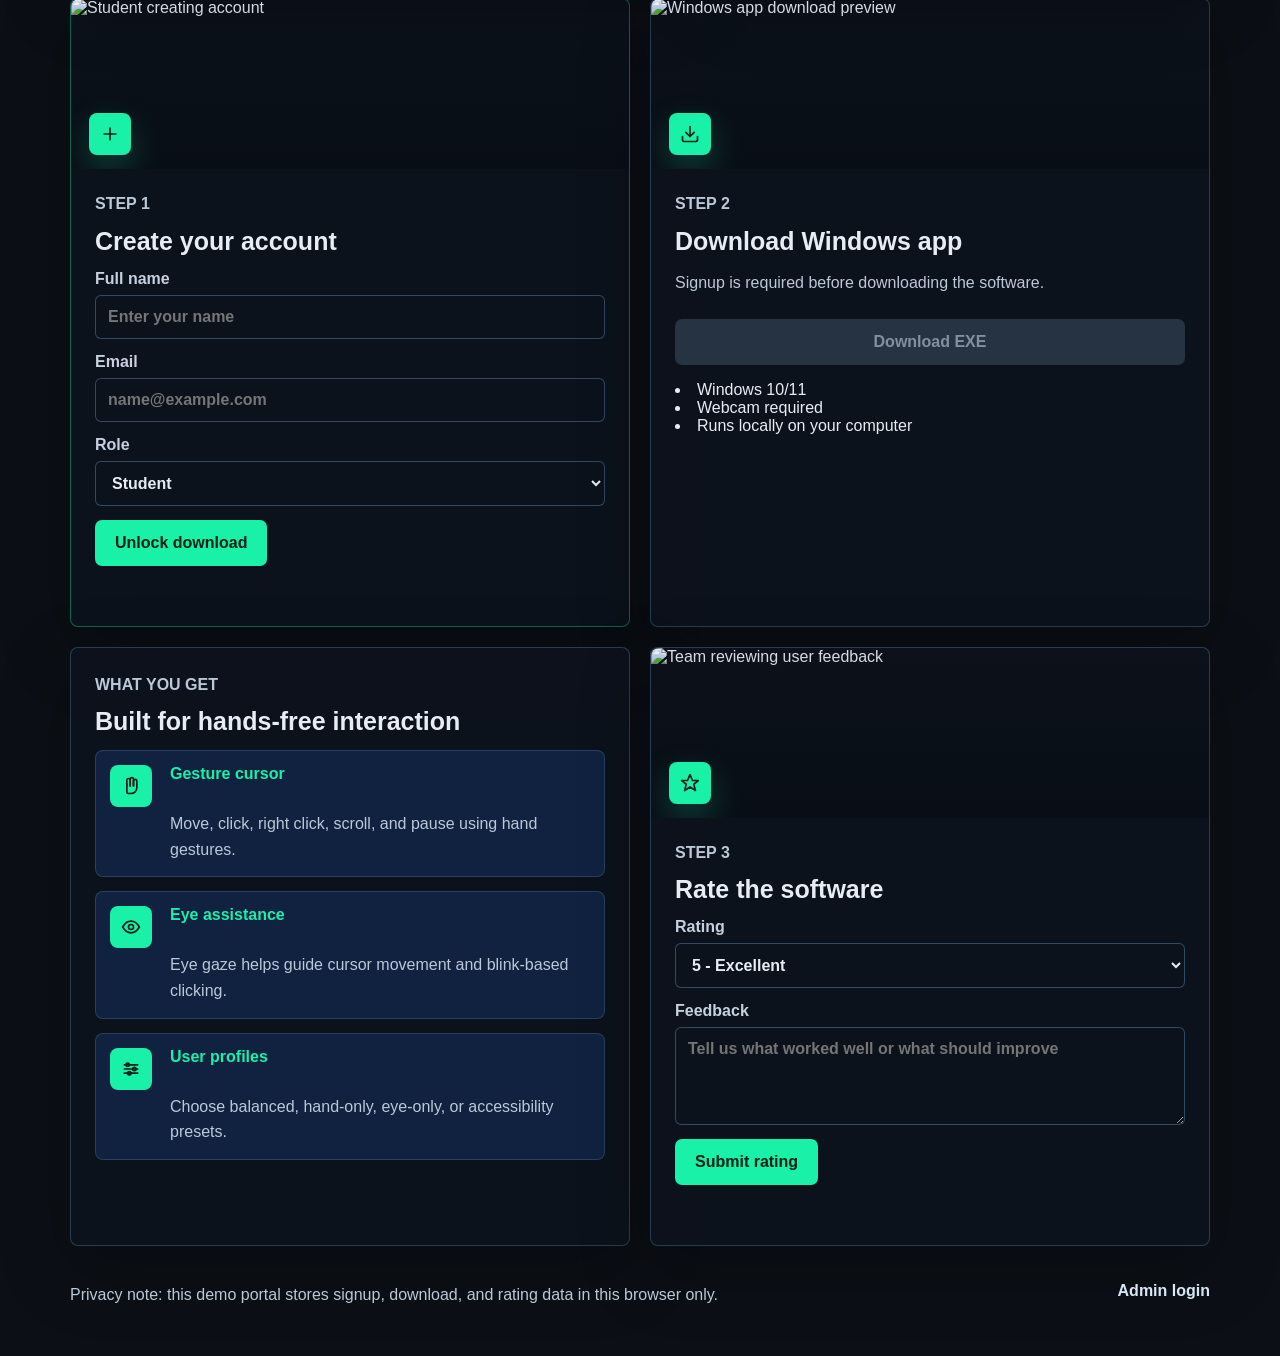
==== commit ea1177ce: "Add HTML comments for improved clarity in admin-login.html, admin.html, and index.html" ====
--- a/web/index.html
+++ b/web/index.html
@@ -1,11 +1,11 @@
 <!doctype html>
 <html lang="en">
-# Hands and Eye Controlled Human Computer Interaction System
+<!-- Hands and Eye Controlled Human Computer Interaction System -->
 <head>
   <meta charset="utf-8">
   <meta name="viewport" content="width=device-width, initial-scale=1">
   <title>Hands and Eye Controlled- Human Computer Interaction System</title>
-  # Include the CSS file for styling
+  <!-- Include the CSS file for styling -->
   <link rel="stylesheet" href="styles.css">
 </head>
 <body>
@@ -17,7 +17,7 @@
         <small>Hands-free Windows control</small>
       </span>
     </a>
-    # Navigation links
+    <!-- Navigation links -->
     <nav aria-label="Main navigation">
       <a href="#signup">Signup</a>
       <a href="#features">Features</a>
@@ -25,7 +25,7 @@
       <a href="#rating">Rate</a>
     </nav>
   </header>
-# Main content
+<!-- Main content -->
   <main id="top">
     <section class="hero user-hero">
       <div class="hero-copy">
@@ -36,14 +36,14 @@
           <a class="secondary-link" href="#signup">Create free account</a>
           <a class="secondary-link" href="#download">Go to download</a>
         </div>
-        # Highlights of the system
+        <!-- Highlights of the system -->
         <div class="hero-badges" aria-label="Highlights">
           <span><svg viewBox="0 0 24 24"><path d="M12 3v18M3 12h18"/></svg> Gesture</span>
           <span><svg viewBox="0 0 24 24"><path d="M2 12s4-7 10-7 10 7 10 7-4 7-10 7S2 12 2 12Z"/><circle cx="12" cy="12" r="3"/></svg> Eye gaze</span>
           <span><svg viewBox="0 0 24 24"><path d="M12 2 4 5v6c0 5 3.4 9.4 8 11 4.6-1.6 8-6 8-11V5l-8-3Z"/></svg> Local control</span>
         </div>
       </div>
-# Application preview 
+      <!-- Application preview -->
       <div class="product-shot" aria-label="Application preview">
         <div class="window-bar"><span></span><span></span><span></span></div>
         <div class="camera-preview">
@@ -56,7 +56,7 @@
         </div>
       </div>
     </section>
-    # Steps to download and rate the software
+    <!-- Steps to download and rate the software -->
     <section class="steps" aria-label="Download steps">
       <article>
         <img src="https://images.unsplash.com/photo-1497366754035-f200968a6e72?auto=format&fit=crop&w=600&q=80" alt="User signing up on a laptop">
@@ -77,7 +77,7 @@
         <p>Send a rating and short feedback after testing the app.</p>
       </article>
     </section>
-    # Features of the system
+    <!-- Features of the system -->
     <section id="features" class="visual-gallery" aria-label="Feature gallery">
       <article class="gallery-card large">
         <img src="https://images.unsplash.com/photo-1581091226825-a6a2a5aee158?auto=format&fit=crop&w=1000&q=80" alt="Person using assistive technology on a laptop">
@@ -87,7 +87,7 @@
           <p>Students can explain real HCI value through hands-free control, adaptive profiles, and camera-based interaction.</p>
         </div>
       </article>
-      # Gallery of images showing the system in use
+      <!-- Gallery of images showing the system in use -->
       <article class="gallery-card">
         <img src="https://images.unsplash.com/photo-1519389950473-47ba0277781c?auto=format&fit=crop&w=800&q=80" alt="Students testing software together">
         <span class="icon-bubble"><svg viewBox="0 0 24 24"><path d="M16 21v-2a4 4 0 0 0-4-4H6a4 4 0 0 0-4 4v2"/><circle cx="9" cy="7" r="4"/><path d="M22 21v-2a4 4 0 0 0-3-3.9"/><path d="M16 3.1a4 4 0 0 1 0 7.8"/></svg></span>
@@ -101,7 +101,7 @@
         <p>Track signups, downloads, and ratings from the protected admin page.</p>
       </article>
     </section>
-# User flow for signup, download, and rating
+    <!-- User flow for signup, download, and rating -->
     <section class="grid two user-flow">
       <form id="signup" class="panel highlight-panel">
         <div class="panel-media">
@@ -130,7 +130,7 @@
         <button type="submit">Unlock download</button>
         <p id="signupMessage" class="message" aria-live="polite"></p>
       </form>
-# Download section with a disabled button until signup is complete
+<!-- Download section with a disabled button until signup is complete -->
       <section id="download" class="panel download-panel">
         <div class="panel-media">
           <img src="https://images.unsplash.com/photo-1580894908361-967195033215?auto=format&fit=crop&w=800&q=80" alt="Windows app download preview">
@@ -146,7 +146,7 @@
         </ul>
       </section>
     </section>
-# Features section highlighting gesture cursor, eye assistance, and user profiles
+<!-- Features section highlighting gesture cursor, eye assistance, and user profiles -->
     <section class="grid two">
       <section class="panel features">
         <p class="eyebrow">What you get</p>
@@ -169,7 +169,7 @@
           </article>
         </div>
       </section>
-# Rating form for users to provide feedback on the software
+<!-- Rating form for users to provide feedback on the software -->
       <form id="ratingForm" class="panel" aria-label="Software rating form">
         <div class="panel-media">
           <img src="https://images.unsplash.com/photo-1552664730-d307ca884978?auto=format&fit=crop&w=800&q=80" alt="Team reviewing user feedback">
@@ -196,12 +196,12 @@
       </form>
     </section>
   </main>
-# Footer with privacy note and admin login link
+<!-- Footer with privacy note and admin login link-->
   <footer>
     <p>Privacy note: this demo portal stores signup, download, and rating data in this browser only.</p>
     <a href="admin-login.html">Admin login</a>
   </footer>
-# Include the JavaScript file for interactivity
+<!-- Include the JavaScript file for interactivity-->
   <script src="app.js"></script>
 </body>
 </html>
